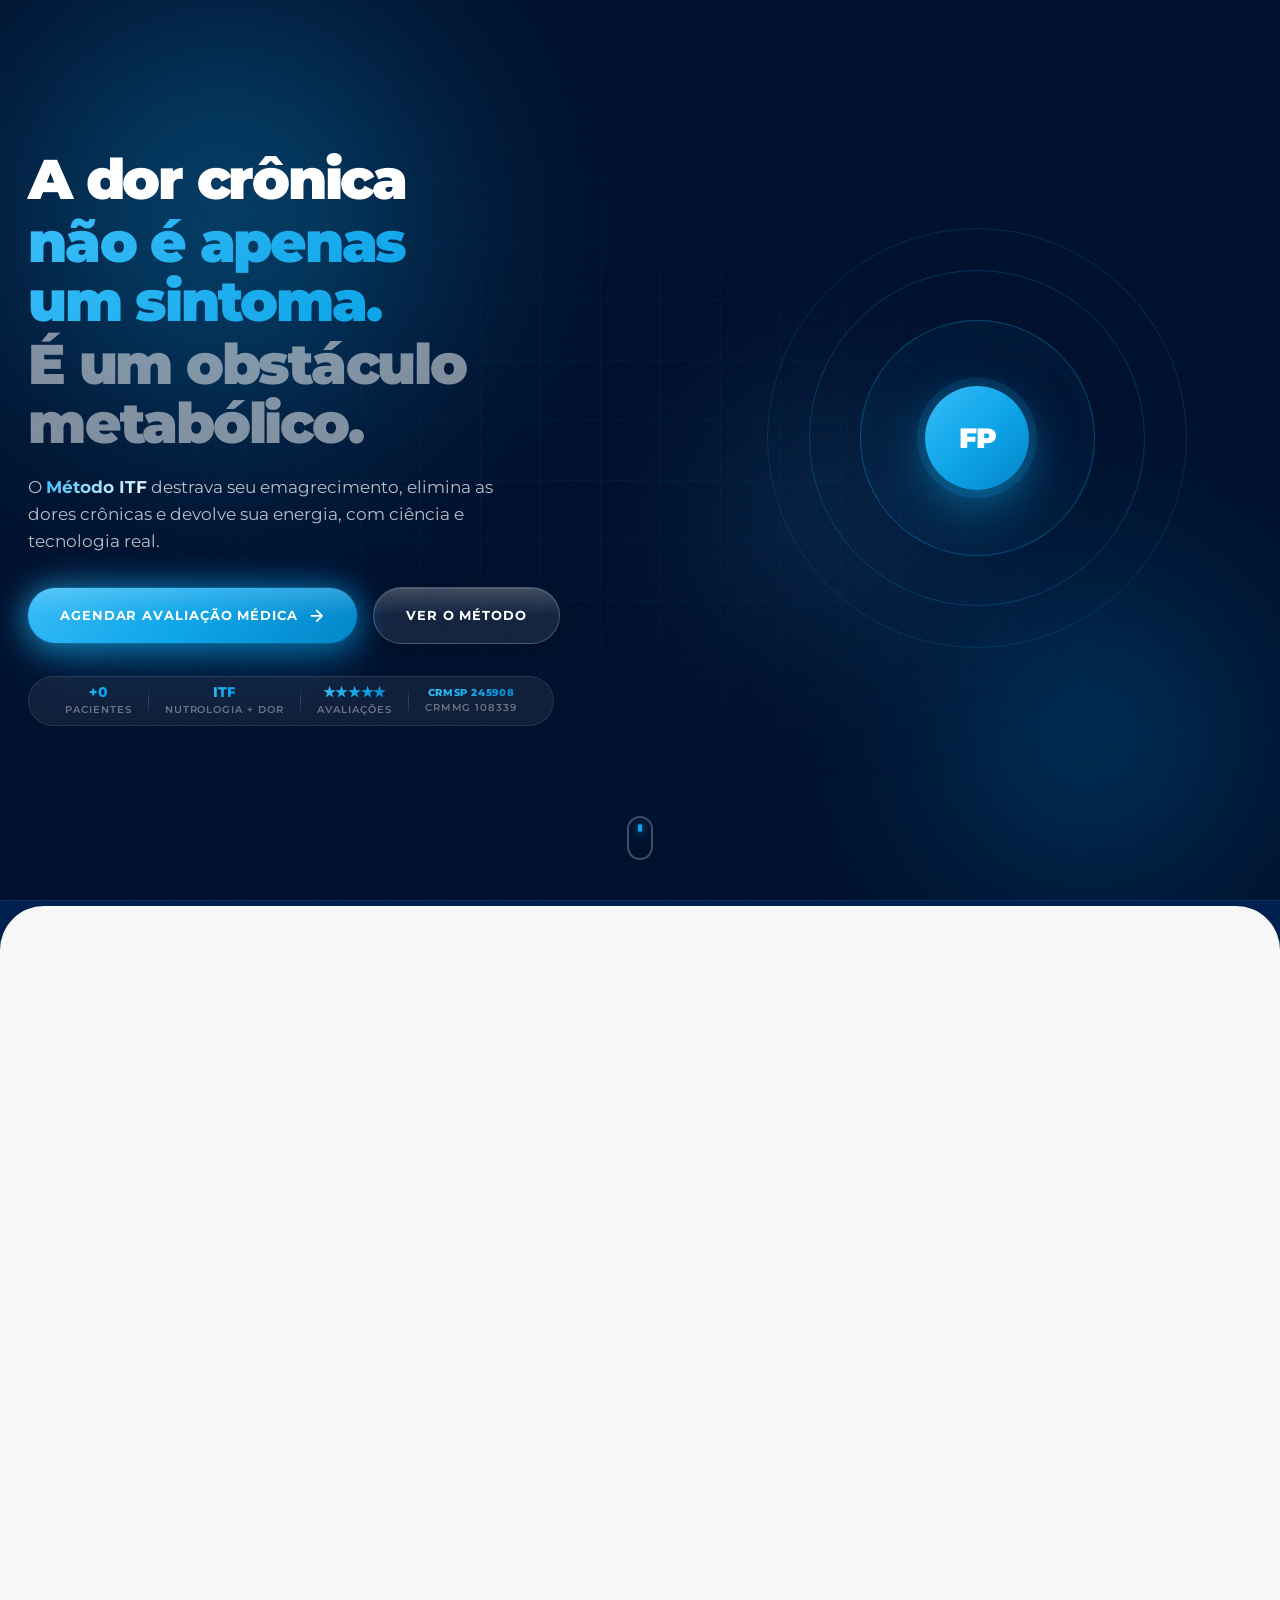
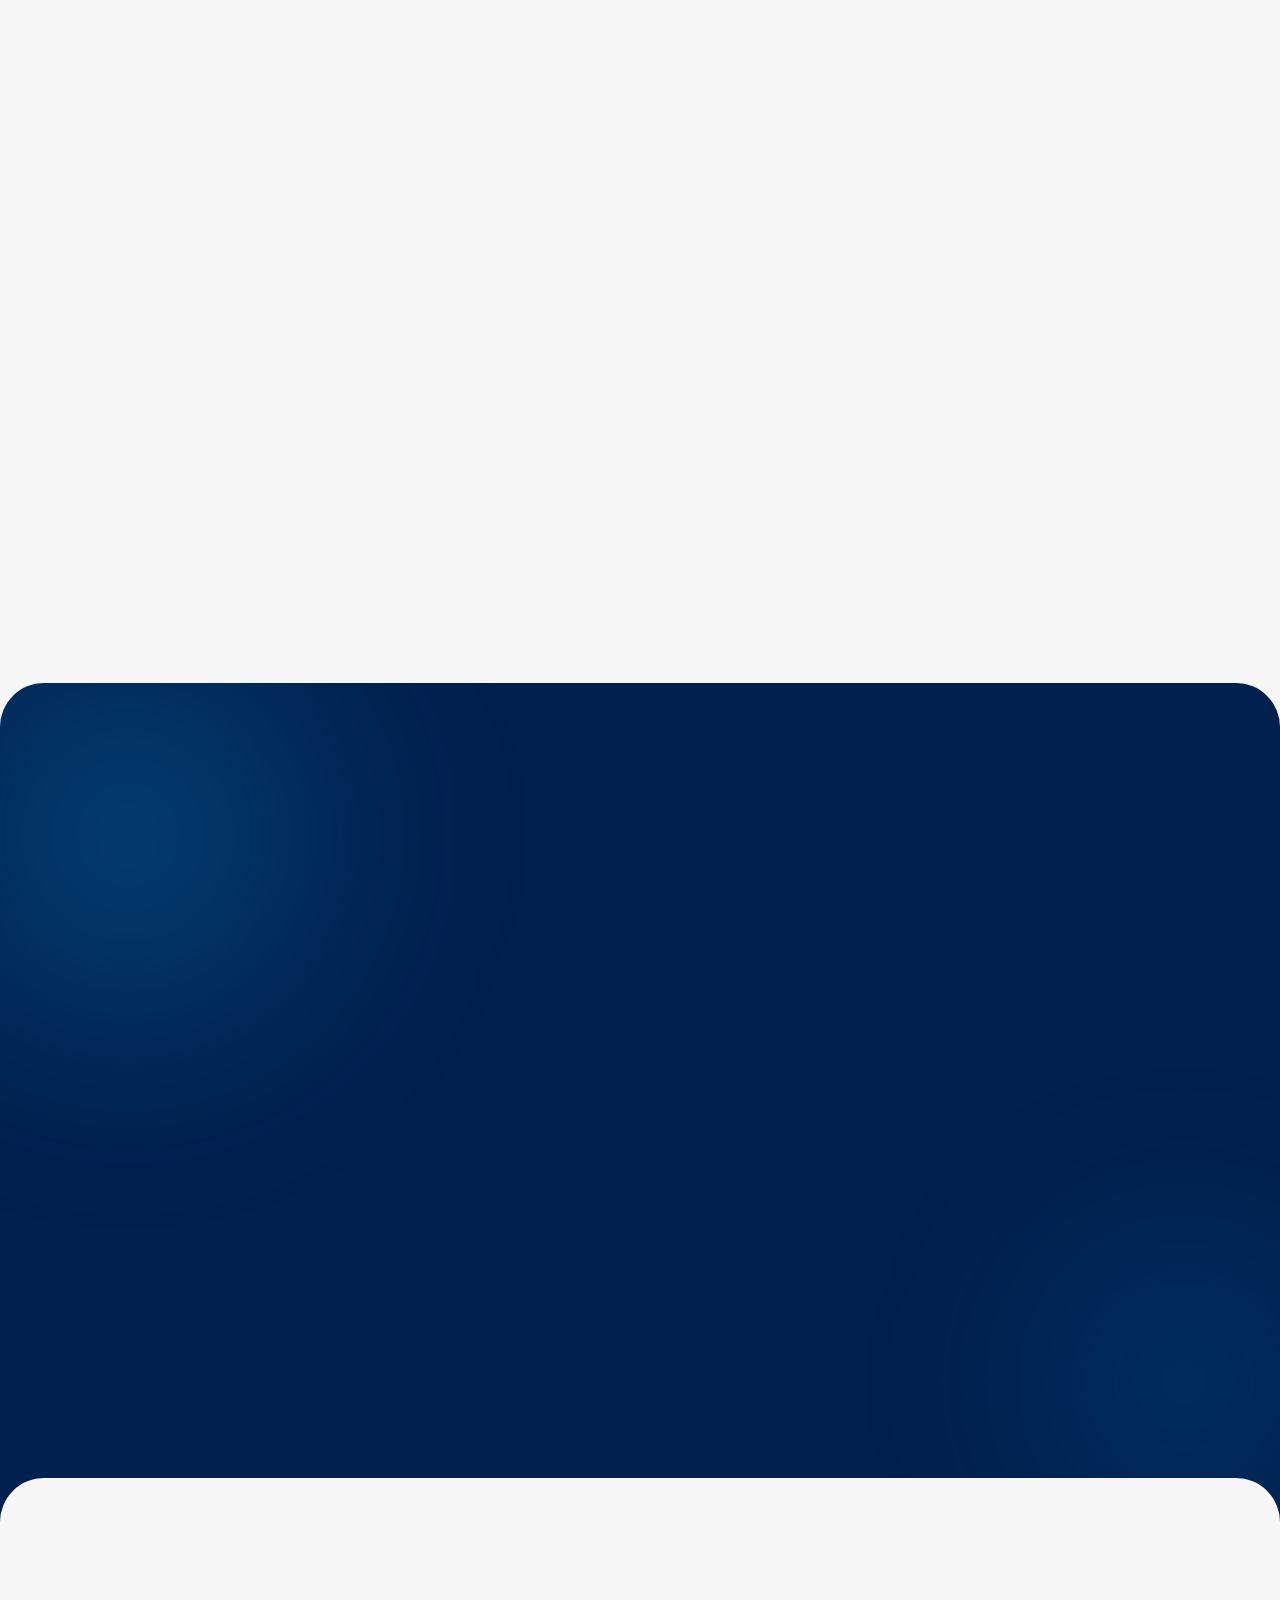
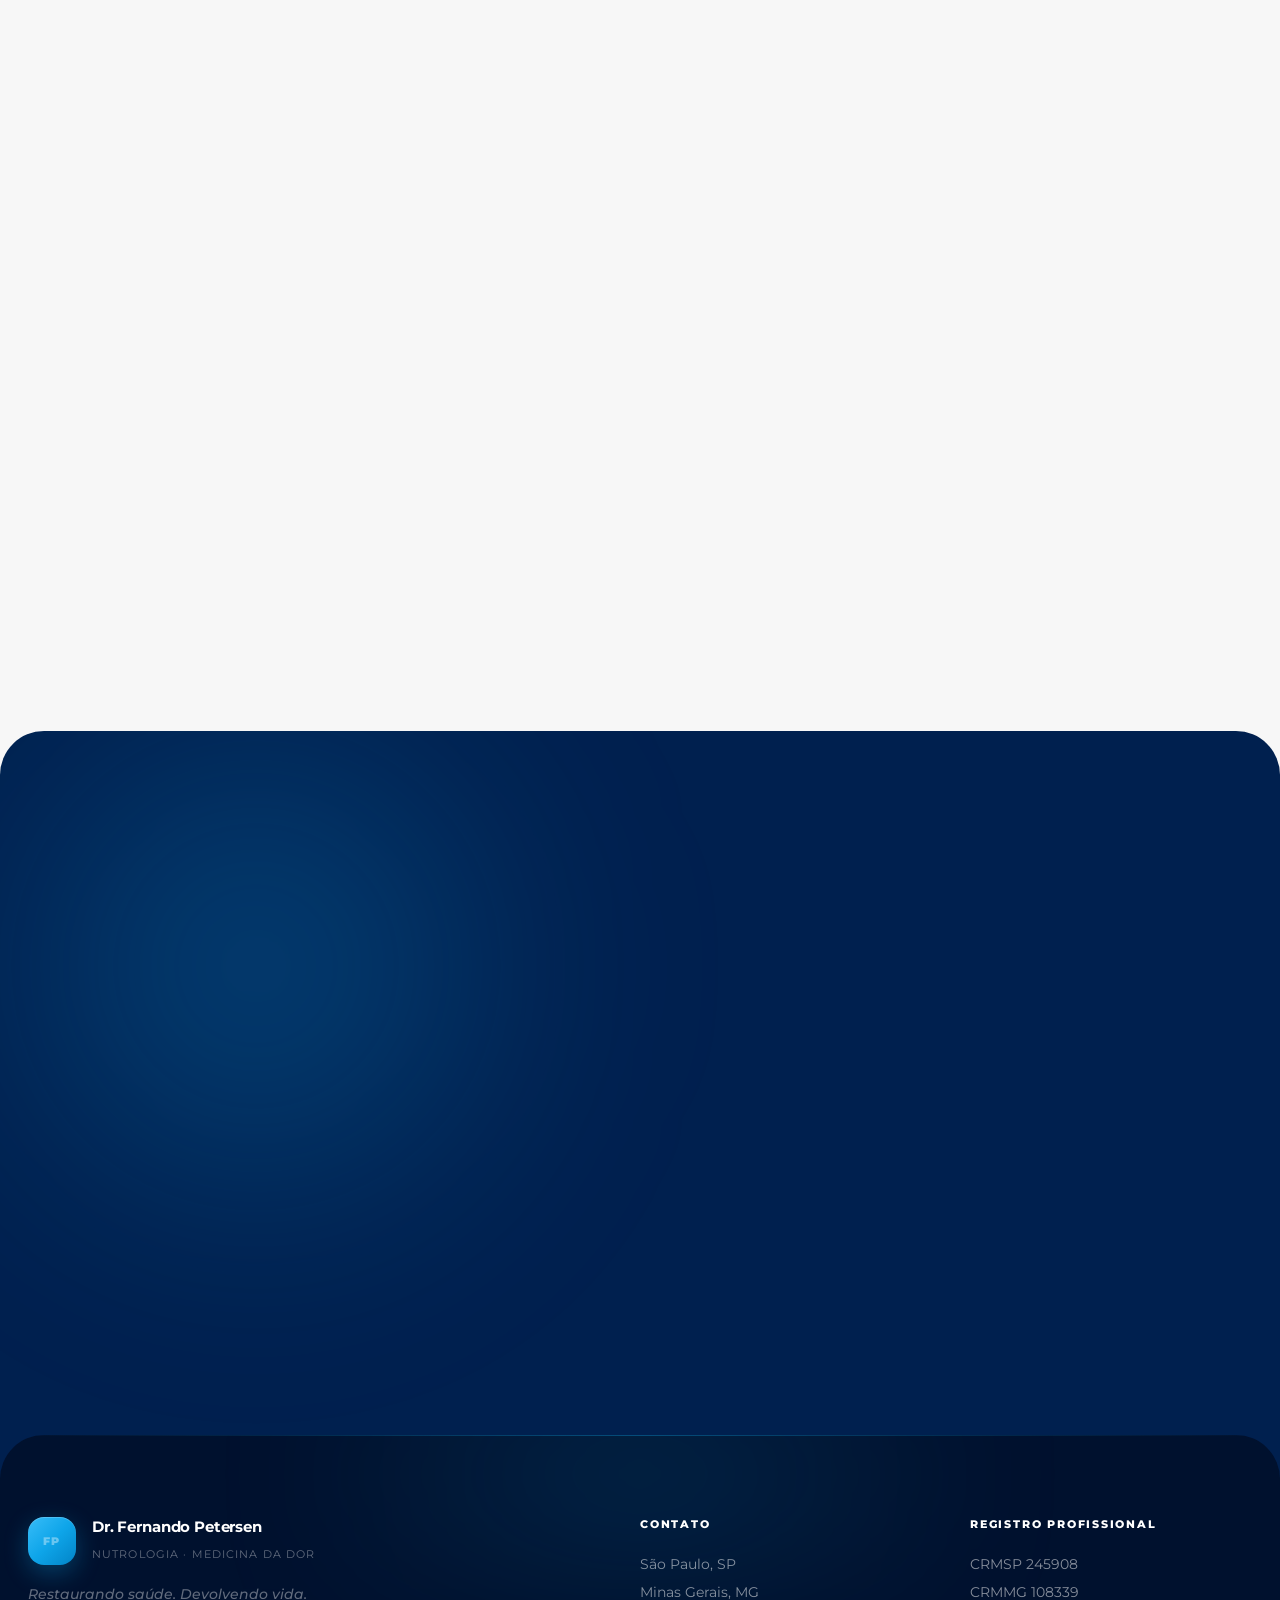
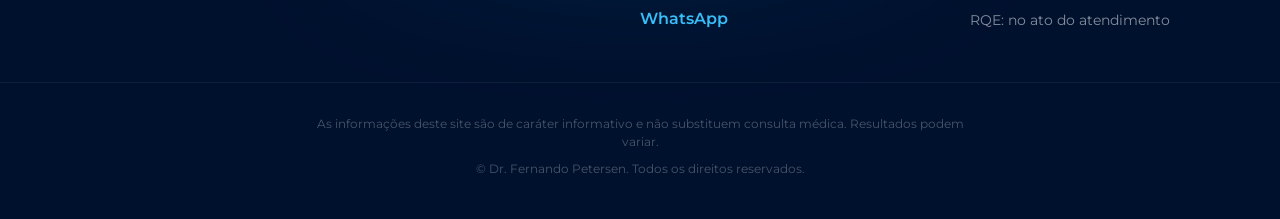
==== index.html @ 505e785c "Add files via upload" ====
<!DOCTYPE html>
<html lang="pt-BR">
<head>
  <meta charset="UTF-8" />
  <meta name="viewport" content="width=device-width, initial-scale=1.0" />
  <meta name="description" content="Dr. Fernando Petersen | Método ITF. Nutrologia + Medicina da Dor. Emagrecimento, dores crônicas e fibromialgia com abordagem integrada." />
  <title>Dr. Fernando Petersen | Método ITF</title>

  <link rel="icon" type="image/svg+xml" href="data:image/svg+xml,%3Csvg xmlns='http://www.w3.org/2000/svg' viewBox='0 0 64 64'%3E%3Crect width='64' height='64' rx='16' fill='%2300204F'/%3E%3Ctext x='50%25' y='54%25' dominant-baseline='central' text-anchor='middle' font-family='Montserrat,sans-serif' font-weight='800' font-size='22' fill='%230EA5E9'%3EFP%3C/text%3E%3C/svg%3E" />

  <link rel="preconnect" href="https://fonts.googleapis.com" />
  <link rel="preconnect" href="https://fonts.gstatic.com" crossorigin />
  <link href="https://fonts.googleapis.com/css2?family=Montserrat:wght@300;400;500;600;700;800;900&display=swap" rel="stylesheet" />
  <link rel="stylesheet" href="styles.css" />

  <script>
    !function(f,b,e,v,n,t,s){if(f.fbq)return;n=f.fbq=function(){n.callMethod?
    n.callMethod.apply(n,arguments):n.queue.push(arguments)};if(!f._fbq)f._fbq=n;
    n.push=n;n.loaded=!0;n.version='2.0';n.queue=[];t=b.createElement(e);t.async=!0;
    t.src=v;s=b.getElementsByTagName(e)[0];s.parentNode.insertBefore(t,s)}(window,
    document,'script','https://connect.facebook.net/en_US/fbevents.js');
    fbq('init','SEU_PIXEL_ID_AQUI');
    fbq('track','PageView');
  </script>
  <noscript><img height="1" width="1" style="display:none" src="https://www.facebook.com/tr?id=SEU_PIXEL_ID_AQUI&ev=PageView&noscript=1" alt=""/></noscript>
</head>
<body>

<!-- ═══════════════════════════════════════════
     HERO
═══════════════════════════════════════════ -->
<section id="hero" class="section-hero">
  <div class="hero-orb hero-orb-1" aria-hidden="true"></div>
  <div class="hero-orb hero-orb-2" aria-hidden="true"></div>
  <div class="hero-orb hero-orb-3" aria-hidden="true"></div>
  <div class="hero-grid-overlay" aria-hidden="true"></div>

  <picture class="hero-bg-img" aria-hidden="true">
    <source media="(max-width:767px)" srcset="img/imgmb.png"/>
    <img src="img/img.png" alt="" loading="eager" fetchpriority="high"/>
  </picture>

  <div class="container hero-layout">

    <!-- Coluna copy -->
    <div class="hero-copy">
      <h1 class="hero-h1">
        <span class="hl-0">A dor crônica</span>
        <span class="hl-1">não é apenas<br>um sintoma.</span>
        <span class="hl-2">É um obstáculo<br>metabólico.</span>
      </h1>

      <p class="hero-sub">
        O <strong>Método ITF</strong> destrava seu emagrecimento, elimina as dores
        crônicas e devolve sua energia, com ciência e tecnologia real.
      </p>

      <div class="hero-actions">
        <a href="#formulario" class="btn btn-primary">
          Agendar avaliação médica
          <svg viewBox="0 0 20 20" fill="none" aria-hidden="true"><path d="M4 10h12M10 4l6 6-6 6" stroke="currentColor" stroke-width="2" stroke-linecap="round" stroke-linejoin="round"/></svg>
        </a>
        <a href="#metodo" class="btn btn-ghost">Ver o método</a>
      </div>

      <!-- Mini stats compactos -->
      <div class="hero-stats">
        <div class="hstat">
          <strong class="hstat-num" data-count="5000" data-prefix="+">+0</strong>
          <span>pacientes</span>
        </div>
        <div class="hstat-sep" aria-hidden="true"></div>
        <div class="hstat">
          <strong class="hstat-num">ITF</strong>
          <span>Nutrologia + Dor</span>
        </div>
        <div class="hstat-sep" aria-hidden="true"></div>
        <div class="hstat">
          <strong class="hstat-stars">★★★★★</strong>
          <span>avaliações</span>
        </div>
        <div class="hstat-sep" aria-hidden="true"></div>
        <div class="hstat">
          <strong class="hstat-num" style="font-size:.65rem;letter-spacing:.06em;">CRMSP 245908</strong>
          <span>CRMMG 108339</span>
        </div>
      </div>
    </div>

    <!-- Coluna decorativa — apenas visual -->
    <div class="hero-visual" aria-hidden="true">
      <div class="hv-ring hv-ring-1"></div>
      <div class="hv-ring hv-ring-2"></div>
      <div class="hv-ring hv-ring-3"></div>
      <div class="hv-center">
        <span>FP</span>
      </div>
    </div>

  </div>

  <div class="hero-scroll" aria-label="Role para baixo">
    <div class="scroll-pill"><div class="scroll-inner"></div></div>
  </div>
</section>


<!-- ═══════════════════════════════════════════
     MARQUEE
═══════════════════════════════════════════ -->
<div class="marquee-strip" aria-hidden="true">
  <div class="marquee-track">
    <span>Fibromialgia</span><span class="msep">✦</span>
    <span>Dor Crônica</span><span class="msep">✦</span>
    <span>Emagrecimento</span><span class="msep">✦</span>
    <span>Ondas de Choque</span><span class="msep">✦</span>
    <span>Equilíbrio Hormonal</span><span class="msep">✦</span>
    <span>Método ITF</span><span class="msep">✦</span>
    <span>Enxaqueca</span><span class="msep">✦</span>
    <span>Bloqueio Neuromuscular</span><span class="msep">✦</span>
    <span>Fibromialgia</span><span class="msep">✦</span>
    <span>Dor Crônica</span><span class="msep">✦</span>
    <span>Emagrecimento</span><span class="msep">✦</span>
    <span>Ondas de Choque</span><span class="msep">✦</span>
    <span>Equilíbrio Hormonal</span><span class="msep">✦</span>
    <span>Método ITF</span><span class="msep">✦</span>
    <span>Enxaqueca</span><span class="msep">✦</span>
    <span>Bloqueio Neuromuscular</span><span class="msep">✦</span>
  </div>
</div>


<!-- ═══════════════════════════════════════════
     GALERIA — Antes & Depois
═══════════════════════════════════════════ -->
<section id="resultados" class="section-gallery section-stacked-light">
  <div class="container">

    <div class="section-head reveal-block">
      <p class="overline">Transformações reais</p>
      <h2 class="section-h2">Resultados que vão<br><em>além da balança.</em></h2>
      <p class="section-desc">Mais do que números: recuperação da vida, da disposição e da liberdade de se mover.</p>
    </div>

    <div class="gallery-grid reveal-block">

      <article class="compare-card" tabindex="0" aria-label="Antes e depois: fibromialgia">
        <div class="compare-before">
          <div class="img-placeholder">
            <span class="img-ph-label">Antes</span>
            <p>Foto do paciente</p>
          </div>
        </div>
        <div class="compare-after">
          <div class="img-placeholder img-ph-after">
            <span class="img-ph-label">Depois</span>
            <p>Foto do paciente</p>
          </div>
        </div>
        <div class="compare-overlay"><span class="compare-tag">Passe o mouse</span></div>
        <footer class="compare-caption">Fibromialgia · 16 semanas</footer>
      </article>

      <article class="compare-card" tabindex="0" aria-label="Antes e depois: dor lombar">
        <div class="compare-before">
          <div class="img-placeholder">
            <span class="img-ph-label">Antes</span>
            <p>Foto do paciente</p>
          </div>
        </div>
        <div class="compare-after">
          <div class="img-placeholder img-ph-after">
            <span class="img-ph-label">Depois</span>
            <p>Foto do paciente</p>
          </div>
        </div>
        <div class="compare-overlay"><span class="compare-tag">Passe o mouse</span></div>
        <footer class="compare-caption">Dor lombar + obesidade · 12 semanas</footer>
      </article>

      <article class="compare-card" tabindex="0" aria-label="Antes e depois: síndrome metabólica">
        <div class="compare-before">
          <div class="img-placeholder">
            <span class="img-ph-label">Antes</span>
            <p>Foto do paciente</p>
          </div>
        </div>
        <div class="compare-after">
          <div class="img-placeholder img-ph-after">
            <span class="img-ph-label">Depois</span>
            <p>Foto do paciente</p>
          </div>
        </div>
        <div class="compare-overlay"><span class="compare-tag">Passe o mouse</span></div>
        <footer class="compare-caption">Síndrome metabólica · 20 semanas</footer>
      </article>

    </div>

    <!-- Depoimentos -->
    <div class="testimonials-row">
      <div class="tcard reveal-block">
        <div class="tcard-stars">★★★★★</div>
        <blockquote>"Eu não conseguia brincar com meus filhos por causa da dor. Com o Dr. Fernando, a dor sumiu e os 12 kg foram consequência."</blockquote>
        <div class="tcard-author">
          <div class="tcard-avatar">M</div>
          <div><strong>Maria C.</strong><span>Fibromialgia · SP</span></div>
        </div>
      </div>

      <div class="tcard tcard-featured reveal-block">
        <div class="tcard-stars">★★★★★</div>
        <blockquote>"Passei anos tentando emagrecer sem conseguir. O Dr. Fernando descobriu que minha dor crônica estava travando meu metabolismo. Em 3 meses sou uma pessoa nova."</blockquote>
        <div class="tcard-author">
          <div class="tcard-avatar">A</div>
          <div><strong>Ana P.</strong><span>Dor lombar + sobrepeso · MG</span></div>
        </div>
      </div>

      <div class="tcard reveal-block">
        <div class="tcard-stars">★★★★★</div>
        <blockquote>"A abordagem integrada foi o que faltava. Trataram minha enxaqueca e o emagrecimento veio como bônus."</blockquote>
        <div class="tcard-author">
          <div class="tcard-avatar">R</div>
          <div><strong>Roberto S.</strong><span>Enxaqueca crônica · SP</span></div>
        </div>
      </div>
    </div>

    <div class="section-cta reveal-block">
      <a href="#formulario" class="btn btn-primary">
        Quero recuperar minha qualidade de vida
        <svg viewBox="0 0 20 20" fill="none" aria-hidden="true"><path d="M4 10h12M10 4l6 6-6 6" stroke="currentColor" stroke-width="2" stroke-linecap="round" stroke-linejoin="round"/></svg>
      </a>
    </div>

  </div>
</section>


<!-- ═══════════════════════════════════════════
     MÉTODO ITF — 3 colunas + botão abaixo
═══════════════════════════════════════════ -->
<section id="metodo" class="section-method section-stacked-dark">
  <div class="method-orb method-orb-1" aria-hidden="true"></div>
  <div class="method-orb method-orb-2" aria-hidden="true"></div>

  <div class="container">

    <div class="section-head section-head-light reveal-block">
      <p class="overline overline-light">O Método ITF</p>
      <h2 class="section-h2 text-white">Por que os tratamentos<br><em>comuns falham com você?</em></h2>
      <p class="section-desc text-muted-light">
        Pacientes com dor crônica recebem orientações genéricas sem tratar
        as limitações físicas reais. Aqui o tratamento é integrado.
      </p>
    </div>

    <!-- 3 pilares em colunas iguais -->
    <div class="pillars-3col">

      <div class="pillar-card reveal-block">
        <div class="pillar-icon">
          <svg viewBox="0 0 40 40" fill="none"><path d="M20 4l4 12h12l-10 7 4 12-10-7-10 7 4-12L4 16h12z" stroke="currentColor" stroke-width="1.5" stroke-linejoin="round"/></svg>
        </div>
        <div class="pillar-tag">Pilar 1</div>
        <h3>Método ITF</h3>
        <p>Organização metabólica e equilíbrio hormonal para o corpo voltar a queimar gordura de forma eficiente e sustentável.</p>
      </div>

      <div class="pillar-card pillar-featured reveal-block">
        <div class="pillar-icon">
          <svg viewBox="0 0 40 40" fill="none"><path d="M20 6C12.3 6 6 12.3 6 20s6.3 14 14 14 14-6.3 14-14S27.7 6 20 6z" stroke="currentColor" stroke-width="1.5"/><path d="M14 20l4 4 8-8" stroke="currentColor" stroke-width="2" stroke-linecap="round" stroke-linejoin="round"/></svg>
        </div>
        <div class="pillar-tag pillar-tag-accent">Pilar 2</div>
        <h3>Combate à Inflamação</h3>
        <p>Tratamos a raiz da dor crônica e da fibromialgia, eliminando o processo inflamatório que impede a recuperação.</p>
      </div>

      <div class="pillar-card reveal-block">
        <div class="pillar-icon">
          <svg viewBox="0 0 40 40" fill="none"><rect x="8" y="12" width="24" height="16" rx="3" stroke="currentColor" stroke-width="1.5"/><path d="M16 20h8M20 16v8" stroke="currentColor" stroke-width="2" stroke-linecap="round"/></svg>
        </div>
        <div class="pillar-tag">Pilar 3</div>
        <h3>Tecnologia &amp; Procedimentos</h3>
        <p>Ondas de choque e bloqueios neuromusculares para eliminar a dor onde ela nasce, permitindo que você volte a se mover.</p>
      </div>

    </div><!-- /.pillars-3col -->

    <!-- Botão centralizado abaixo dos pilares -->
    <div class="method-cta reveal-block">
      <a href="#formulario" class="btn btn-primary">
        Agendar minha consulta agora
        <svg viewBox="0 0 20 20" fill="none" aria-hidden="true"><path d="M4 10h12M10 4l6 6-6 6" stroke="currentColor" stroke-width="2" stroke-linecap="round" stroke-linejoin="round"/></svg>
      </a>
    </div>

  </div>
</section>


<!-- ═══════════════════════════════════════════
     FORMULÁRIO
═══════════════════════════════════════════ -->
<section id="formulario" class="section-form section-stacked-light">
  <div class="container">

    <div class="section-head reveal-block">
      <p class="overline">Primeiro passo</p>
      <h2 class="section-h2">Dê o primeiro passo<br><em>para sua nova vida.</em></h2>
    </div>

    <div class="form-card reveal-block">

      <div class="form-info">
        <div class="form-info-badge">
          <svg viewBox="0 0 24 24" fill="none" aria-hidden="true"><path d="M9 12l2 2 4-4m6 2a9 9 0 1 1-18 0 9 9 0 0 1 18 0z" stroke="currentColor" stroke-width="1.8" stroke-linecap="round" stroke-linejoin="round"/></svg>
          Avaliação médica personalizada
        </div>
        <h3 class="form-info-title">Preencha os dados e nossa equipe entrará em contato.</h3>
        <ul class="form-benefits">
          <li>
            <svg viewBox="0 0 20 20" fill="none" aria-hidden="true"><path d="M4 10l4 4 8-8" stroke="currentColor" stroke-width="2.2" stroke-linecap="round" stroke-linejoin="round"/></svg>
            Avaliação 100% individualizada
          </li>
          <li>
            <svg viewBox="0 0 20 20" fill="none" aria-hidden="true"><path d="M4 10l4 4 8-8" stroke="currentColor" stroke-width="2.2" stroke-linecap="round" stroke-linejoin="round"/></svg>
            Tratamento integrado baseado em ciência
          </li>
          <li>
            <svg viewBox="0 0 20 20" fill="none" aria-hidden="true"><path d="M4 10l4 4 8-8" stroke="currentColor" stroke-width="2.2" stroke-linecap="round" stroke-linejoin="round"/></svg>
            Resposta em até 24 horas úteis
          </li>
        </ul>
        <div class="form-stat-row">
          <div class="form-stat">
            <strong data-count="5000" data-prefix="+">+0</strong>
            <span>pacientes</span>
          </div>
          <div class="form-stat">
            <strong>100%</strong>
            <span>personalizado</span>
          </div>
          <div class="form-stat">
            <strong>24h</strong>
            <span>de resposta</span>
          </div>
        </div>
      </div>

      <div class="form-fields">
        <div id="formSuccess" class="form-success" role="alert" aria-live="polite" style="display:none;">
          <svg viewBox="0 0 64 64" fill="none" aria-hidden="true">
            <circle cx="32" cy="32" r="30" stroke="#10b981" stroke-width="2.5"/>
            <path d="M20 32l8 8 16-16" stroke="#10b981" stroke-width="3" stroke-linecap="round" stroke-linejoin="round"/>
          </svg>
          <h3>Solicitação enviada!</h3>
          <p>Nossa equipe entrará em contato pelo WhatsApp em breve.</p>
        </div>

        <form id="leadForm" action="pixel.php" method="POST" novalidate>
          <input type="hidden" name="csrf_token" id="csrfToken" value=""/>
          <input type="hidden" name="action" value="lead"/>

          <div class="form-row">
            <div class="form-group">
              <label for="nome" class="form-label">Nome completo <span class="req">*</span></label>
              <input type="text" id="nome" name="nome" class="form-input" placeholder="Seu nome" autocomplete="name" required maxlength="120" aria-required="true"/>
              <span class="form-error" role="alert"></span>
            </div>
            <div class="form-group">
              <label for="whatsapp" class="form-label">WhatsApp <span class="req">*</span></label>
              <input type="tel" id="whatsapp" name="whatsapp" class="form-input" placeholder="(11) 99999-9999" autocomplete="tel" required maxlength="20" aria-required="true"/>
              <span class="form-error" role="alert"></span>
            </div>
          </div>

          <fieldset class="form-group form-group-full">
            <legend class="form-label">Principal queixa <span class="req">*</span></legend>
            <div class="chip-group">
              <label class="chip-label"><input type="radio" name="queixa" value="dores_cronicas" required/><span>Dores Crônicas</span></label>
              <label class="chip-label"><input type="radio" name="queixa" value="emagrecimento"/><span>Dificuldade no Emagrecimento</span></label>
              <label class="chip-label"><input type="radio" name="queixa" value="ambos"/><span>Ambos</span></label>
            </div>
            <span class="form-error" role="alert" id="queixaError"></span>
          </fieldset>

          <div class="form-group form-group-full">
            <label for="diagnostico" class="form-label">Diagnóstico prévio <span class="form-opt">(opcional)</span></label>
            <input type="text" id="diagnostico" name="diagnostico" class="form-input" placeholder="Ex: Fibromialgia, Enxaqueca, Hérnia…" maxlength="200" autocomplete="off"/>
          </div>

          <button type="submit" class="btn btn-primary btn-full" id="submitBtn">
            <span id="btnText">Enviar e solicitar agendamento</span>
            <svg id="btnSpinner" class="btn-spinner" viewBox="0 0 24 24" fill="none" aria-hidden="true" style="display:none;"><circle cx="12" cy="12" r="10" stroke="currentColor" stroke-width="3" opacity="0.25"/><path d="M12 2a10 10 0 0 1 10 10" stroke="currentColor" stroke-width="3" stroke-linecap="round"/></svg>
            <svg id="btnArrow" viewBox="0 0 20 20" fill="none" aria-hidden="true"><path d="M4 10h12M10 4l6 6-6 6" stroke="currentColor" stroke-width="2" stroke-linecap="round" stroke-linejoin="round"/></svg>
          </button>

          <p class="form-privacy">
            <svg viewBox="0 0 16 16" fill="none" aria-hidden="true"><path d="M8 1L2 4v4c0 3.3 2.5 6.4 6 7 3.5-.6 6-3.7 6-7V4L8 1z" stroke="currentColor" stroke-width="1.3" stroke-linejoin="round"/></svg>
            Seus dados estão seguros. Não compartilhamos com terceiros.
          </p>
        </form>
      </div>

    </div>
  </div>
</section>


<!-- ═══════════════════════════════════════════
     SOBRE
═══════════════════════════════════════════ -->
<section id="sobre" class="section-about section-stacked-dark">
  <div class="about-orb" aria-hidden="true"></div>
  <div class="container about-layout">

    <div class="about-photo-col reveal-block">
      <div class="about-photo-wrap">
        <div class="about-photo-placeholder" role="img" aria-label="Foto do Dr. Fernando Petersen">
          <div class="about-initials">FP</div>
          <p>Foto do Dr. Fernando Petersen</p>
        </div>
        <div class="about-float-badge glass-dark">
          <span data-count="5000" data-prefix="+">+0</span>
          <small>pacientes tratados</small>
        </div>
        <div class="about-float-tag glass-dark">
          <svg viewBox="0 0 16 16" fill="none" aria-hidden="true"><path d="M8 1l1.9 3.8 4.2.6-3 2.9.7 4.2L8 10.5 4.2 12.5l.7-4.2-3-2.9 4.2-.6z" fill="currentColor"/></svg>
          Especialista em Dor
        </div>
      </div>
    </div>

    <div class="about-text-col reveal-block">
      <p class="overline overline-light">Dr. Fernando Petersen</p>
      <h2 class="section-h2 text-white">Medicina focada na<br><em>Restauração da Saúde.</em></h2>
      <p class="about-p">
        O Dr. Fernando Petersen
        <span class="crm-tag">CRMSP 245908</span>
        <span class="crm-tag">CRMMG 108339</span>
        dedica sua prática à integração entre <strong>Nutrologia</strong> e <strong>Medicina da Dor</strong>.
      </p>
      <p class="about-p">
        Seu foco é remover as barreiras fisiológicas: desequilíbrio metabólico e dor persistente, que impedem o paciente de alcançar sua melhor versão.
      </p>
      <div class="creds-grid">
        <div class="cred-item"><svg viewBox="0 0 20 20" fill="none" aria-hidden="true"><path d="M4 10l4 4 8-8" stroke="currentColor" stroke-width="2.2" stroke-linecap="round" stroke-linejoin="round"/></svg>Especialista em Nutrologia</div>
        <div class="cred-item"><svg viewBox="0 0 20 20" fill="none" aria-hidden="true"><path d="M4 10l4 4 8-8" stroke="currentColor" stroke-width="2.2" stroke-linecap="round" stroke-linejoin="round"/></svg>Especialista em Medicina da Dor</div>
        <div class="cred-item"><svg viewBox="0 0 20 20" fill="none" aria-hidden="true"><path d="M4 10l4 4 8-8" stroke="currentColor" stroke-width="2.2" stroke-linecap="round" stroke-linejoin="round"/></svg>Criador do Método ITF</div>
        <div class="cred-item"><svg viewBox="0 0 20 20" fill="none" aria-hidden="true"><path d="M4 10l4 4 8-8" stroke="currentColor" stroke-width="2.2" stroke-linecap="round" stroke-linejoin="round"/></svg>Atendimento em SP e MG</div>
      </div>
      <a href="#formulario" class="btn btn-accent">
        Quero ser atendido pelo Dr. Fernando
        <svg viewBox="0 0 20 20" fill="none" aria-hidden="true"><path d="M4 10h12M10 4l6 6-6 6" stroke="currentColor" stroke-width="2" stroke-linecap="round" stroke-linejoin="round"/></svg>
      </a>
    </div>

  </div>
</section>


<!-- ═══════════════════════════════════════════
     FOOTER
═══════════════════════════════════════════ -->
<footer class="site-footer">
  <div class="footer-glow" aria-hidden="true"></div>
  <div class="container footer-layout">
    <div class="footer-brand">
      <div class="footer-logo">
        <span class="logo-mark">FP</span>
        <div>
          <strong>Dr. Fernando Petersen</strong>
          <span>Nutrologia · Medicina da Dor</span>
        </div>
      </div>
      <p class="footer-tagline">Restaurando saúde. Devolvendo vida.</p>
    </div>
    <div class="footer-col">
      <h4>Contato</h4>
      <address>
        <p>São Paulo, SP</p>
        <p>Minas Gerais, MG</p>
        <a href="https://wa.me/55SEUNUMERO" class="footer-link" target="_blank" rel="noopener noreferrer">WhatsApp</a>
      </address>
    </div>
    <div class="footer-col">
      <h4>Registro Profissional</h4>
      <p>CRMSP 245908</p>
      <p>CRMMG 108339</p>
      <p>RQE: no ato do atendimento</p>
    </div>
  </div>
  <div class="container footer-bottom">
    <p class="footer-disclaimer">As informações deste site são de caráter informativo e não substituem consulta médica. Resultados podem variar.</p>
    <p class="footer-copy">&copy; <span id="footerYear"></span> Dr. Fernando Petersen. Todos os direitos reservados.</p>
  </div>
</footer>

<script src="script.js"></script>
</body>
</html>
---- styles.css ----
/* ═══════════════════════════════════════════════════════════════
   DESIGN SYSTEM — Dr. Fernando Petersen
   Montserrat · Aurora · Stacked Sections · Premium
═══════════════════════════════════════════════════════════════ */

/* ── TOKENS ─────────────────────────────────────────────────── */
:root {
  --c-navy:      #00204F;
  --c-navy-deep: #00112E;
  --c-navy-mid:  #002D6B;
  --c-sky:       #0EA5E9;
  --c-sky-light: #38BDF8;
  --c-sky-dark:  #0284C7;
  --c-sky-glow:  rgba(14,165,233,.50);
  --c-off:       #F7F7F7;
  --c-white:     #FFFFFF;
  --c-ink:       #0B1426;
  --c-ink-soft:  #475569;
  --c-ink-faint: #94A3B8;
  --c-green:     #10B981;
  --c-red:       #EF4444;

  --g-sky:  linear-gradient(135deg,var(--c-sky-light),var(--c-sky),var(--c-sky-dark));
  --g-dark: linear-gradient(135deg,var(--c-navy),var(--c-navy-deep));
  --g-text: linear-gradient(135deg,var(--c-sky-light) 0%,var(--c-sky) 60%,var(--c-sky-dark) 100%);

  --glass-d:        rgba(255,255,255,.055);
  --glass-d-border: rgba(255,255,255,.12);

  /* Border radius — bem arredondado */
  --r-sm:   .625rem;
  --r-md:   1rem;
  --r-lg:   1.625rem;
  --r-xl:   2.25rem;
  --r-2xl:  3rem;
  --r-pill: 9999px;

  /* Stack radius — divisão entre seções */
  --stack-r: 2.75rem;

  /* Sombras */
  --sh-sm:  0 1px 3px rgba(0,17,46,.06),0 1px 2px rgba(0,17,46,.04);
  --sh-md:  0 4px 12px rgba(0,17,46,.08),0 2px 6px rgba(0,17,46,.05);
  --sh-lg:  0 12px 32px rgba(0,17,46,.10),0 4px 12px rgba(0,17,46,.06);
  --sh-xl:  0 24px 64px rgba(0,17,46,.14),0 8px 24px rgba(0,17,46,.08);
  --sh-2xl: 0 40px 96px rgba(0,17,46,.20),0 16px 40px rgba(0,17,46,.10);
  --sh-glow:0 0 0 1px rgba(14,165,233,.20),0 8px 32px rgba(14,165,233,.35),0 24px 64px rgba(14,165,233,.18);
  --sh-glow-lg:0 0 0 2px rgba(14,165,233,.30),0 16px 56px rgba(14,165,233,.55),0 48px 100px rgba(14,165,233,.25);

  /* Easing */
  --ease-expo:   cubic-bezier(.16,1,.3,1);
  --ease-spring: cubic-bezier(.34,1.56,.64,1);
  --t:  .45s var(--ease-expo);
  --ts: .9s  var(--ease-expo);

  --max-w:  1280px;
  --pad-x:  1.75rem;
  --sec-y:  4.5rem;
}

/* ── RESET ──────────────────────────────────────────────────── */
*,*::before,*::after{box-sizing:border-box;margin:0;padding:0}
html{scroll-behavior:smooth;font-size:16px;-webkit-text-size-adjust:100%}
body{
  font-family:'Montserrat',sans-serif;
  font-size:1rem;color:var(--c-ink);
  background:var(--c-white);
  line-height:1.65;
  -webkit-font-smoothing:antialiased;
  -moz-osx-font-smoothing:grayscale;
  overflow-x:hidden;
}
body::after{
  content:'';position:fixed;inset:0;pointer-events:none;z-index:9999;
  opacity:.025;
  background-image:url("data:image/svg+xml,%3Csvg viewBox='0 0 200 200' xmlns='http://www.w3.org/2000/svg'%3E%3Cfilter id='n'%3E%3CfeTurbulence type='fractalNoise' baseFrequency='.85' numOctaves='3'/%3E%3C/filter%3E%3Crect width='100%25' height='100%25' filter='url(%23n)'/%3E%3C/svg%3E");
  mix-blend-mode:overlay;
}
img,picture,video{display:block;max-width:100%;height:auto}
a{color:inherit;text-decoration:none}
ul{list-style:none}
address{font-style:normal}
button{cursor:pointer;border:none;background:none;font-family:inherit}
fieldset{border:none}
::selection{background:var(--c-sky);color:#fff}

/* ── LAYOUT ─────────────────────────────────────────────────── */
.container{
  width:100%;max-width:var(--max-w);
  margin-inline:auto;padding-inline:var(--pad-x);
}

/* ── STACKED SECTIONS ───────────────────────────────────────── */
.section-stacked-light,
.section-stacked-dark{
  position:relative;
  margin-top:calc(var(--stack-r) * -1);
  padding-top:calc(var(--sec-y) + var(--stack-r));
  padding-bottom:var(--sec-y);
  border-radius:var(--stack-r) var(--stack-r) 0 0;
}
.section-stacked-light{background:var(--c-off);}
.section-stacked-dark {background:var(--c-navy);}

.section-gallery{z-index:2;}
.section-method {z-index:3;}
.section-form   {z-index:4;}
.section-about  {z-index:5;}
.site-footer{
  z-index:6;
  margin-top:calc(var(--stack-r)*-1);
  border-radius:var(--stack-r) var(--stack-r) 0 0;
  background:var(--c-navy-deep);
}

/* ── GLASS ──────────────────────────────────────────────────── */
.glass-dark{
  background:var(--glass-d);
  backdrop-filter:blur(24px) saturate(160%);
  -webkit-backdrop-filter:blur(24px) saturate(160%);
  border:1px solid var(--glass-d-border);
  border-radius:var(--r-lg);
  box-shadow:0 16px 48px rgba(0,0,0,.35);
}

/* ── BOTÕES ─────────────────────────────────────────────────── */
.btn{
  display:inline-flex;align-items:center;gap:.625rem;
  padding:1.05rem 2rem;border-radius:var(--r-pill);
  font-family:'Montserrat',sans-serif;font-weight:700;
  font-size:.8125rem;letter-spacing:.07em;text-transform:uppercase;
  white-space:nowrap;position:relative;isolation:isolate;
  transition:transform .5s var(--ease-spring),box-shadow var(--t);
  will-change:transform;
}
.btn::before{
  content:'';position:absolute;inset:-3px;border-radius:inherit;
  background:var(--g-sky);opacity:.5;filter:blur(16px);z-index:-1;
  transition:opacity var(--t),filter var(--t);
}
.btn::after{
  content:'';position:absolute;inset:0;border-radius:inherit;
  background:linear-gradient(180deg,rgba(255,255,255,.18) 0%,transparent 50%);
  z-index:1;pointer-events:none;
}
.btn svg{position:relative;z-index:2;flex-shrink:0;width:1.1rem;height:1.1rem;transition:transform .5s var(--ease-spring);}
.btn:hover svg{transform:translateX(5px);}
.btn-spinner{animation:spin .7s linear infinite;}

.btn-primary{background:var(--g-sky);color:#fff;box-shadow:var(--sh-glow);}
.btn-primary:hover,.btn-primary:focus-visible{
  transform:translateY(-3px) scale(1.025);box-shadow:var(--sh-glow-lg);outline:none;
}
.btn-primary:hover::before{opacity:.9;filter:blur(24px);}
.btn-primary:active{transform:translateY(-1px) scale(.99);}

.btn-ghost{
  background:rgba(255,255,255,.08);color:#fff;
  border:1px solid rgba(255,255,255,.22);backdrop-filter:blur(12px);
  box-shadow:inset 0 1px 0 rgba(255,255,255,.12),0 4px 16px rgba(0,0,0,.20);
}
.btn-ghost::before{background:rgba(255,255,255,.3);opacity:0;}
.btn-ghost:hover,.btn-ghost:focus-visible{
  transform:translateY(-3px) scale(1.025);
  background:rgba(255,255,255,.15);border-color:rgba(255,255,255,.40);outline:none;
}

.btn-accent{
  background:var(--g-dark);color:#fff;
  box-shadow:inset 0 1px 0 rgba(255,255,255,.12),0 0 0 1px rgba(14,165,233,.35),0 8px 28px rgba(0,17,46,.35),0 0 40px rgba(14,165,233,.22);
}
.btn-accent::before{background:linear-gradient(135deg,var(--c-sky),var(--c-navy));opacity:.45;}
.btn-accent:hover,.btn-accent:focus-visible{
  transform:translateY(-3px) scale(1.025);outline:none;
  box-shadow:inset 0 1px 0 rgba(255,255,255,.18),0 0 0 1px rgba(14,165,233,.55),0 16px 48px rgba(0,17,46,.40),0 0 60px rgba(14,165,233,.45);
}
.btn-accent:hover::before{opacity:.8;filter:blur(20px);}

.btn-full{width:100%;justify-content:center;}
.btn-sm{padding:.75rem 1.5rem;font-size:.75rem;}

/* ── TIPOGRAFIA COMUM ───────────────────────────────────────── */
.overline{
  display:inline-flex;align-items:center;gap:.5rem;
  font-size:.7rem;font-weight:700;letter-spacing:.20em;text-transform:uppercase;
  color:var(--c-sky-dark);
  background:linear-gradient(135deg,rgba(14,165,233,.12),rgba(14,165,233,.04));
  border:1px solid rgba(14,165,233,.22);
  padding:.4rem 1rem;border-radius:var(--r-pill);
  margin-bottom:1.25rem;
  backdrop-filter:blur(8px);
  box-shadow:0 4px 12px rgba(14,165,233,.10);
}
.overline::before{
  content:'';width:6px;height:6px;border-radius:50%;
  background:var(--c-sky);box-shadow:0 0 8px var(--c-sky);
  animation:pulse 2s ease-in-out infinite;
}
.overline-light{
  color:var(--c-sky-light);
  background:rgba(14,165,233,.15);
  border-color:rgba(14,165,233,.30);
}

.section-h2{
  font-size:clamp(1.75rem,4vw,2.75rem);
  font-weight:900;line-height:1.06;letter-spacing:-.03em;
  color:var(--c-navy);margin-bottom:1rem;
}
.section-h2 em{
  font-style:normal;
  background:var(--g-text);
  -webkit-background-clip:text;background-clip:text;color:transparent;
}
.section-h2.text-white{color:#fff;}
.section-h2.text-white em{
  background:linear-gradient(135deg,var(--c-sky-light) 0%,#fff 100%);
  -webkit-background-clip:text;background-clip:text;color:transparent;
}

/* Subtítulo section — centralizado */
.section-desc{
  font-size:.9375rem;
  color:var(--c-ink-soft);
  max-width:580px;
  line-height:1.65;
  margin-top:.4rem;
  /* centralizado quando dentro de .section-head */
  text-align:center;
  margin-inline:auto;
}
.text-muted-light{color:rgba(255,255,255,.68);}

/* Cabeçalho de seção — sempre centralizado */
.section-head{
  text-align:center;
  display:flex;
  flex-direction:column;
  align-items:center;
  margin-bottom:2.75rem;
}
.section-head-light{color:#fff;}
.section-head-light .section-desc{color:rgba(255,255,255,.68);}

.section-cta{text-align:center;margin-top:3.5rem;}

/* ── REVEAL ─────────────────────────────────────────────────── */
.reveal-block{
  opacity:0;transform:translateY(36px);
  transition:opacity .9s var(--ease-expo),transform .9s var(--ease-expo);
}
.reveal-block.in{opacity:1;transform:translateY(0);}
.reveal-block:nth-child(2){transition-delay:.12s;}
.reveal-block:nth-child(3){transition-delay:.24s;}
.reveal-block:nth-child(4){transition-delay:.36s;}
.reveal-block:nth-child(5){transition-delay:.48s;}

/* ── HERO ───────────────────────────────────────────────────── */
.section-hero{
  position:relative;z-index:1;
  min-height:100svh;
  display:flex;align-items:center;
  padding:5.5rem 0 7rem;
  background:var(--c-navy-deep);
  overflow:hidden;
}
.hero-orb{
  position:absolute;border-radius:50%;pointer-events:none;
  filter:blur(80px);animation:orbFloat 20s ease-in-out infinite alternate;
}
.hero-orb-1{width:55vw;height:55vw;top:-15%;left:-10%;background:radial-gradient(circle,rgba(14,165,233,.40) 0%,transparent 65%);animation-duration:24s;}
.hero-orb-2{width:40vw;height:40vw;bottom:-10%;right:-5%;background:radial-gradient(circle,rgba(2,132,199,.35) 0%,transparent 65%);animation-duration:18s;animation-delay:-7s;}
.hero-orb-3{width:25vw;height:25vw;top:40%;right:22%;background:radial-gradient(circle,rgba(56,189,248,.25) 0%,transparent 65%);animation-duration:14s;animation-delay:-3s;}

.hero-grid-overlay{
  position:absolute;inset:0;z-index:1;
  background-image:
    linear-gradient(rgba(14,165,233,.07) 1px,transparent 1px),
    linear-gradient(90deg,rgba(14,165,233,.07) 1px,transparent 1px);
  background-size:60px 60px;
  mask-image:radial-gradient(ellipse 65% 55% at 50% 50%,#000 0%,transparent 85%);
  -webkit-mask-image:radial-gradient(ellipse 65% 55% at 50% 50%,#000 0%,transparent 85%);
  animation:gridDrift 40s linear infinite;
}
.hero-bg-img{position:absolute;inset:0;z-index:2;}
.hero-bg-img img{width:100%;height:100%;object-fit:cover;object-position:center top;opacity:.18;mix-blend-mode:luminosity;}

.hero-layout{
  position:relative;z-index:3;
  display:grid;grid-template-columns:1fr .9fr;
  gap:4rem;align-items:center;
}

/* Chip */
.hero-chip{
  display:inline-flex;align-items:center;gap:.55rem;
  font-size:.7rem;font-weight:600;letter-spacing:.16em;text-transform:uppercase;
  color:rgba(255,255,255,.80);
  background:rgba(255,255,255,.08);border:1px solid rgba(255,255,255,.15);
  backdrop-filter:blur(12px);padding:.5rem 1.1rem;border-radius:var(--r-pill);
  margin-bottom:2rem;
  box-shadow:0 4px 16px rgba(0,0,0,.22),inset 0 1px 0 rgba(255,255,255,.10);
  animation:fadeUp .7s .1s var(--ease-expo) both;
}
.chip-dot{
  width:7px;height:7px;border-radius:50%;
  background:var(--c-sky);box-shadow:0 0 10px var(--c-sky);
  animation:pulse 2s ease-in-out infinite;flex-shrink:0;
}

/* Headline — animação CSS pura, sem JS */
.hero-h1{
  font-size:clamp(1.9rem,4.5vw,3.5rem);
  font-weight:900;line-height:1.04;letter-spacing:-.04em;
  margin-bottom:1.375rem;
  display:flex;flex-direction:column;gap:.1em;
}
/* Cada span é uma linha animada individualmente */
.hero-h1 .hl-0,
.hero-h1 .hl-1,
.hero-h1 .hl-2{
  display:block;
  opacity:0;
  animation:fadeUp .9s var(--ease-expo) forwards;
}
.hero-h1 .hl-0{color:#fff;                    animation-delay:.20s;}
.hero-h1 .hl-1{
  animation-delay:.38s;
  background:var(--g-text);
  -webkit-background-clip:text;background-clip:text;color:transparent;
}
.hero-h1 .hl-2{color:rgba(255,255,255,.50);   animation-delay:.56s;}

.hero-sub{
  font-size:clamp(.9rem,1.6vw,1.05rem);
  color:rgba(255,255,255,.72);
  line-height:1.6;max-width:500px;
  margin-bottom:2rem;font-weight:400;
  opacity:0;animation:fadeUp .8s .70s var(--ease-expo) forwards;
}
.hero-sub strong{
  background:linear-gradient(135deg,var(--c-sky-light),#fff);
  -webkit-background-clip:text;background-clip:text;color:transparent;font-weight:700;
}

.hero-actions{
  display:flex;align-items:center;gap:1rem;flex-wrap:wrap;
  opacity:0;animation:fadeUp .8s .85s var(--ease-expo) forwards;
}

/* Mini stats — compactos */
.hero-stats{
  display:flex;align-items:center;
  margin-top:2rem;
  background:rgba(255,255,255,.06);
  border:1px solid rgba(255,255,255,.10);
  border-radius:var(--r-pill);
  padding:.5rem 1.25rem;
  backdrop-filter:blur(12px);
  width:fit-content;
  opacity:0;animation:fadeUp .7s 1s var(--ease-expo) forwards;
}
.hstat{
  display:flex;flex-direction:column;align-items:center;gap:.1rem;
  padding:0 1rem;
}
.hstat strong,.hstat-num{
  font-size:.875rem;font-weight:800;letter-spacing:-.02em;
  background:var(--g-text);-webkit-background-clip:text;background-clip:text;color:transparent;
  line-height:1.1;
}
.hstat-stars{
  font-size:.75rem;
  background:var(--g-text);-webkit-background-clip:text;background-clip:text;color:transparent;
  line-height:1.1;
}
.hstat span{
  font-size:.6rem;font-weight:600;letter-spacing:.10em;text-transform:uppercase;
  color:rgba(255,255,255,.38);
}
.hstat-sep{
  width:1px;height:1.75rem;
  background:linear-gradient(to bottom,transparent,rgba(255,255,255,.18),transparent);
  flex-shrink:0;
}

/* Decorativo hero direita — anéis concêntricos */
.hero-visual{
  position:relative;
  width:100%;max-width:420px;
  aspect-ratio:1;
  margin-inline:auto;
  display:flex;align-items:center;justify-content:center;
  opacity:0;animation:fadeUp .9s .5s var(--ease-expo) forwards;
}
.hv-ring{
  position:absolute;border-radius:50%;
  border:1px solid rgba(14,165,233,.18);
  animation:ringPulse 4s ease-in-out infinite;
}
.hv-ring-1{inset:0;animation-delay:0s;}
.hv-ring-2{inset:10%;animation-delay:.6s;border-color:rgba(14,165,233,.25);}
.hv-ring-3{inset:22%;animation-delay:1.2s;border-color:rgba(14,165,233,.35);background:rgba(14,165,233,.04);}
.hv-center{
  position:relative;z-index:2;
  width:6.5rem;height:6.5rem;border-radius:50%;
  background:var(--g-sky);
  display:flex;align-items:center;justify-content:center;
  font-size:1.75rem;font-weight:900;color:#fff;letter-spacing:-.03em;
  box-shadow:0 0 0 8px rgba(14,165,233,.15),0 16px 48px rgba(14,165,233,.50);
}

/* Scroll indicator */
.hero-scroll{
  position:absolute;bottom:2.5rem;left:50%;transform:translateX(-50%);
  z-index:4;opacity:.55;animation:fadeIn 1s 1.2s both;
}
.scroll-pill{
  width:26px;height:44px;
  border:2px solid rgba(255,255,255,.25);
  border-radius:var(--r-pill);position:relative;backdrop-filter:blur(8px);
}
.scroll-inner{
  position:absolute;top:6px;left:50%;transform:translateX(-50%);
  width:4px;height:8px;
  background:var(--c-sky);border-radius:var(--r-pill);
  box-shadow:0 0 8px var(--c-sky);
  animation:scrollBounce 1.8s var(--ease-expo) infinite;
}

/* ── MARQUEE ────────────────────────────────────────────────── */
.marquee-strip{
  position:relative;z-index:2;
  background:var(--c-navy);
  border-top:1px solid rgba(14,165,233,.15);
  border-bottom:1px solid rgba(14,165,233,.15);
  padding:.875rem 0;overflow:hidden;
}
.marquee-strip::before,.marquee-strip::after{
  content:'';position:absolute;top:0;width:6rem;height:100%;z-index:2;pointer-events:none;
}
.marquee-strip::before{left:0;background:linear-gradient(to right,var(--c-navy),transparent);}
.marquee-strip::after{right:0;background:linear-gradient(to left,var(--c-navy),transparent);}
.marquee-track{
  display:flex;align-items:center;gap:2.5rem;
  width:max-content;animation:marqueeScroll 36s linear infinite;
}
.marquee-track span{
  font-size:.75rem;font-weight:700;letter-spacing:.14em;text-transform:uppercase;
  color:rgba(255,255,255,.50);white-space:nowrap;
}
.msep{color:var(--c-sky)!important;font-size:.6rem!important;opacity:.7;}

/* ── GALERIA ────────────────────────────────────────────────── */
.gallery-grid{
  display:grid;grid-template-columns:repeat(3,1fr);
  gap:1.375rem;margin-bottom:4rem;
}
.compare-card{
  position:relative;border-radius:var(--r-xl);overflow:hidden;
  aspect-ratio:3/4;cursor:pointer;box-shadow:var(--sh-lg);
  transition:transform .6s var(--ease-expo),box-shadow .6s var(--ease-expo);
}
.compare-card:hover,.compare-card:focus-within{
  transform:translateY(-8px) scale(1.01);
  box-shadow:var(--sh-2xl),0 0 48px rgba(14,165,233,.20);outline:none;
}
.compare-before,.compare-after{position:absolute;inset:0;}
.compare-after{
  clip-path:inset(0 100% 0 0 round var(--r-xl));
  transition:clip-path .8s var(--ease-expo);z-index:2;
}
.compare-card:hover .compare-after,
.compare-card:focus-within .compare-after{clip-path:inset(0 0% 0 0 round var(--r-xl));}
.compare-after::before{
  content:'';position:absolute;top:0;left:0;width:3px;height:100%;
  background:linear-gradient(to bottom,transparent,var(--c-sky) 30%,var(--c-sky) 70%,transparent);
  box-shadow:0 0 12px var(--c-sky),0 0 24px rgba(14,165,233,.40);
  opacity:0;transition:opacity .3s .4s;
}
.compare-card:hover .compare-after::before,
.compare-card:focus-within .compare-after::before{opacity:1;}

.img-placeholder{
  width:100%;height:100%;
  display:flex;flex-direction:column;align-items:center;justify-content:center;gap:.75rem;
  background:linear-gradient(145deg,#DDE3EC,#C8D0DE);position:relative;
}
.img-ph-after{
  background:radial-gradient(ellipse at top,rgba(14,165,233,.25),transparent 60%),
    linear-gradient(145deg,#D4EAF5,#B9D9EE);
}
.img-ph-label{
  position:absolute;top:1rem;left:1rem;
  font-size:.65rem;font-weight:800;letter-spacing:.14em;text-transform:uppercase;
  background:var(--c-navy);color:#fff;
  padding:.3rem .75rem;border-radius:var(--r-pill);
  box-shadow:0 4px 12px rgba(0,17,46,.30);
}
.img-ph-after .img-ph-label{
  background:var(--g-sky);box-shadow:0 4px 12px rgba(14,165,233,.35);
}
.img-placeholder p{
  font-size:.75rem;color:rgba(0,17,46,.40);font-weight:600;text-align:center;padding:0 1.5rem;
}
.compare-overlay{
  position:absolute;inset:0;z-index:3;
  display:flex;align-items:flex-end;justify-content:center;padding-bottom:1.5rem;
  background:linear-gradient(to top,rgba(0,17,46,.60) 0%,transparent 50%);
  transition:opacity .4s;
}
.compare-card:hover .compare-overlay,
.compare-card:focus-within .compare-overlay{opacity:0;}
.compare-tag{
  font-size:.65rem;font-weight:700;letter-spacing:.14em;text-transform:uppercase;
  color:rgba(255,255,255,.80);
  background:rgba(255,255,255,.12);border:1px solid rgba(255,255,255,.22);
  backdrop-filter:blur(8px);padding:.35rem .875rem;border-radius:var(--r-pill);
}
.compare-caption{
  position:absolute;bottom:0;left:0;right:0;z-index:4;
  padding:1.25rem 1.25rem .875rem;
  background:linear-gradient(to top,rgba(0,17,46,.85) 0%,transparent 100%);
  font-size:.75rem;font-weight:600;color:rgba(255,255,255,.85);text-align:center;
  opacity:0;transform:translateY(8px);
  transition:opacity .4s .2s,transform .4s .2s;
}
.compare-card:hover .compare-caption,
.compare-card:focus-within .compare-caption{opacity:1;transform:translateY(0);}

/* Depoimentos */
.testimonials-row{
  display:grid;grid-template-columns:repeat(3,1fr);
  gap:1.375rem;margin-bottom:3rem;
}
.tcard{
  background:var(--c-white);border-radius:var(--r-xl);
  border:1px solid rgba(0,17,46,.07);
  padding:1.625rem;box-shadow:var(--sh-md);
  transition:transform .55s var(--ease-expo),box-shadow .55s var(--ease-expo),border-color .3s;
  display:flex;flex-direction:column;gap:1rem;
}
.tcard:hover{
  transform:translateY(-6px);box-shadow:var(--sh-xl);
  border-color:rgba(14,165,233,.25);
}
.tcard-featured{
  border-color:rgba(14,165,233,.30);box-shadow:var(--sh-glow);position:relative;
}
.tcard-featured::before{
  content:'DESTAQUE';
  position:absolute;top:-.75rem;left:1.5rem;
  background:var(--g-sky);color:#fff;
  font-size:.6rem;font-weight:800;letter-spacing:.16em;
  padding:.3rem .8rem;border-radius:var(--r-pill);
  box-shadow:0 6px 20px rgba(14,165,233,.35);
}
.tcard-stars{
  font-size:1rem;letter-spacing:2px;
  background:var(--g-text);-webkit-background-clip:text;background-clip:text;color:transparent;
  filter:drop-shadow(0 2px 6px rgba(14,165,233,.30));
}
.tcard blockquote{
  font-size:.875rem;font-weight:400;font-style:italic;
  line-height:1.65;color:var(--c-ink);
  border:none;padding:0;flex:1;
}
.tcard-author{
  display:flex;align-items:center;gap:.875rem;
  padding-top:1rem;border-top:1px solid rgba(0,17,46,.06);
}
.tcard-avatar{
  width:2.75rem;height:2.75rem;border-radius:50%;
  background:var(--g-sky);color:#fff;
  font-size:1rem;font-weight:800;
  display:flex;align-items:center;justify-content:center;
  box-shadow:0 6px 20px rgba(14,165,233,.30);flex-shrink:0;
}
.tcard-author strong{display:block;font-size:.875rem;font-weight:700;color:var(--c-ink);}
.tcard-author span{font-size:.75rem;color:var(--c-ink-soft);font-weight:500;}

/* ── MÉTODO — 3 colunas iguais ──────────────────────────────── */
.section-method{overflow:hidden;}
.method-orb{
  position:absolute;border-radius:50%;pointer-events:none;filter:blur(90px);
  animation:orbFloat 22s ease-in-out infinite alternate;
}
.method-orb-1{width:50vw;height:50vw;top:-20%;left:-15%;background:radial-gradient(circle,rgba(14,165,233,.30) 0%,transparent 60%);animation-duration:28s;}
.method-orb-2{width:35vw;height:35vw;bottom:-10%;right:-10%;background:radial-gradient(circle,rgba(2,132,199,.25) 0%,transparent 60%);animation-duration:20s;animation-delay:-9s;}

/* Grid 3 colunas iguais */
.pillars-3col{
  display:grid;
  grid-template-columns:repeat(3,1fr);
  gap:1.375rem;
  margin-bottom:0; /* botão fica logo abaixo */
}

.pillar-card{
  background:rgba(255,255,255,.05);
  border:1px solid rgba(255,255,255,.10);
  border-radius:var(--r-xl);
  padding:2rem 1.75rem;
  backdrop-filter:blur(20px);
  position:relative;overflow:hidden;
  display:flex;flex-direction:column;gap:1rem;
  transition:transform .6s var(--ease-expo),box-shadow .6s var(--ease-expo),border-color .4s;
}
.pillar-card::before{
  content:'';position:absolute;inset:0;
  background:linear-gradient(135deg,rgba(255,255,255,.10) 0%,transparent 60%);
  pointer-events:none;
}
.pillar-card:hover{
  transform:translateY(-8px);
  border-color:rgba(14,165,233,.35);
  box-shadow:0 24px 60px rgba(0,0,0,.40),0 0 48px rgba(14,165,233,.22);
}
.pillar-featured{
  background:linear-gradient(135deg,rgba(14,165,233,.18) 0%,rgba(14,165,233,.05) 100%);
  border-color:rgba(14,165,233,.30);
  box-shadow:0 0 0 1px rgba(14,165,233,.20),0 16px 48px rgba(0,0,0,.35),0 0 80px rgba(14,165,233,.18);
}

.pillar-icon{
  width:3.5rem;height:3.5rem;
  background:linear-gradient(135deg,rgba(14,165,233,.20),rgba(14,165,233,.06));
  border:1px solid rgba(14,165,233,.25);
  border-radius:var(--r-md);
  display:flex;align-items:center;justify-content:center;
  color:var(--c-sky-light);
  box-shadow:inset 0 1px 0 rgba(255,255,255,.10),0 6px 20px rgba(14,165,233,.18);
  transition:transform .5s var(--ease-spring);
  flex-shrink:0;
}
.pillar-card:hover .pillar-icon{transform:rotate(-8deg) scale(1.08);}
.pillar-icon svg{width:1.75rem;height:1.75rem;filter:drop-shadow(0 0 8px rgba(14,165,233,.50));}

.pillar-tag{
  display:inline-block;align-self:flex-start;
  font-size:.65rem;font-weight:800;letter-spacing:.16em;text-transform:uppercase;
  color:rgba(255,255,255,.55);
  background:rgba(255,255,255,.08);border:1px solid rgba(255,255,255,.12);
  padding:.3rem .8rem;border-radius:var(--r-pill);
}
.pillar-tag-accent{
  color:var(--c-sky-light);
  background:rgba(14,165,233,.15);border-color:rgba(14,165,233,.30);
}
.pillar-card h3{
  font-size:1rem;font-weight:700;letter-spacing:-.02em;
  color:#fff;line-height:1.25;
}
.pillar-card p{font-size:.84rem;color:rgba(255,255,255,.68);line-height:1.65;flex:1;}

/* Botão abaixo dos pilares — centralizado */
.method-cta{
  text-align:center;
  margin-top:3rem;
}

/* ── FORMULÁRIO ─────────────────────────────────────────────── */
.form-card{
  display:grid;grid-template-columns:1fr 1.25fr;
  background:var(--c-white);border-radius:var(--r-2xl);
  box-shadow:var(--sh-2xl);overflow:hidden;
  border:1px solid rgba(0,17,46,.06);
}
.form-info{
  background:linear-gradient(160deg,var(--c-navy) 0%,var(--c-navy-deep) 100%);
  padding:2.75rem;display:flex;flex-direction:column;gap:1.5rem;
  position:relative;overflow:hidden;
}
.form-info::before{
  content:'';position:absolute;top:-30%;left:-20%;
  width:80%;height:80%;
  background:radial-gradient(circle,rgba(14,165,233,.30),transparent 65%);
  filter:blur(60px);pointer-events:none;
}
.form-info::after{
  content:'';position:absolute;bottom:-20%;right:-10%;
  width:60%;height:60%;
  background:radial-gradient(circle,rgba(2,132,199,.25),transparent 65%);
  filter:blur(50px);pointer-events:none;
}
.form-info>*{position:relative;z-index:1;}
.form-info-badge{
  display:inline-flex;align-items:center;gap:.625rem;
  font-size:.75rem;font-weight:700;letter-spacing:.10em;text-transform:uppercase;
  color:var(--c-sky-light);
  background:rgba(14,165,233,.15);border:1px solid rgba(14,165,233,.30);
  padding:.55rem 1.1rem;border-radius:var(--r-pill);align-self:flex-start;
}
.form-info-badge svg{width:1.1rem;height:1.1rem;}
.form-info-title{
  font-size:clamp(1.1rem,2vw,1.375rem);font-weight:700;
  letter-spacing:-.025em;line-height:1.3;color:#fff;
}
.form-benefits{display:flex;flex-direction:column;gap:.875rem;}
.form-benefits li{
  display:flex;align-items:center;gap:.75rem;
  font-size:.9rem;font-weight:500;color:rgba(255,255,255,.78);
}
.form-benefits li svg{
  width:1.375rem;height:1.375rem;flex-shrink:0;color:var(--c-sky-light);
  background:rgba(14,165,233,.15);border:1px solid rgba(14,165,233,.25);
  border-radius:50%;padding:3px;box-shadow:0 4px 10px rgba(14,165,233,.20);
}
.form-stat-row{
  display:flex;gap:2rem;padding-top:1.5rem;
  border-top:1px solid rgba(255,255,255,.08);
}
.form-stat{display:flex;flex-direction:column;gap:.125rem;}
.form-stat strong{
  font-size:1.375rem;font-weight:900;letter-spacing:-.03em;
  background:var(--g-text);-webkit-background-clip:text;background-clip:text;color:transparent;
}
.form-stat span{font-size:.7rem;font-weight:600;letter-spacing:.10em;text-transform:uppercase;color:rgba(255,255,255,.40);}

.form-fields{
  padding:2.75rem;display:flex;flex-direction:column;
  position:relative;overflow:hidden;
}
.form-fields::before{
  content:'';position:absolute;top:-40%;right:-30%;
  width:80%;height:80%;
  background:radial-gradient(circle,rgba(14,165,233,.08),transparent 65%);
  pointer-events:none;
}
.form-fields form{display:flex;flex-direction:column;gap:0;position:relative;z-index:1;}

.form-row{display:grid;grid-template-columns:1fr 1fr;gap:1.125rem;}
.form-group{margin-bottom:1.1rem;position:relative;}
.form-group-full{margin-bottom:1.1rem;}

.form-label{
  display:block;font-size:.7rem;font-weight:700;letter-spacing:.10em;text-transform:uppercase;
  color:var(--c-ink);margin-bottom:.5rem;
}
.req{color:var(--c-sky-dark);margin-left:2px;}
.form-opt{font-weight:500;text-transform:none;letter-spacing:0;color:var(--c-ink-faint);margin-left:.25rem;}

.form-input{
  width:100%;padding:.75rem 1rem;
  border:2px solid rgba(0,17,46,.08);border-radius:var(--r-md);
  font-family:'Montserrat',sans-serif;font-size:.9375rem;font-weight:500;
  color:var(--c-ink);background:var(--c-off);
  outline:none;-webkit-appearance:none;
  transition:border-color var(--t),background var(--t),box-shadow var(--t),transform var(--t);
}
.form-input::placeholder{color:var(--c-ink-faint);}
.form-input:hover{border-color:rgba(14,165,233,.30);}
.form-input:focus{
  border-color:var(--c-sky);background:var(--c-white);
  box-shadow:0 0 0 4px rgba(14,165,233,.12),0 8px 24px rgba(14,165,233,.08);
  transform:translateY(-1px);
}
.form-input.is-invalid{border-color:var(--c-red);box-shadow:0 0 0 4px rgba(239,68,68,.10);}
.form-error{display:block;font-size:.7rem;color:var(--c-red);margin-top:.35rem;min-height:1rem;font-weight:600;}

.chip-group{display:flex;flex-wrap:wrap;gap:.625rem;padding:.375rem 0;}
.chip-label{
  display:flex;align-items:center;
  font-size:.8125rem;font-weight:600;color:var(--c-ink-soft);
  background:var(--c-off);border:2px solid rgba(0,17,46,.10);
  padding:.65rem 1.1rem;border-radius:var(--r-pill);cursor:pointer;
  transition:all var(--t);user-select:none;
}
.chip-label:hover{border-color:rgba(14,165,233,.40);background:rgba(14,165,233,.06);color:var(--c-ink);}
.chip-label input[type="radio"]{position:absolute;opacity:0;width:0;height:0;}
.chip-label:has(input:checked){
  background:linear-gradient(135deg,rgba(14,165,233,.15),rgba(14,165,233,.06));
  border-color:var(--c-sky);color:var(--c-sky-dark);
  box-shadow:0 4px 16px rgba(14,165,233,.18);
}
.chip-label:has(input:checked) span{font-weight:700;}

.form-privacy{
  display:flex;align-items:center;gap:.5rem;
  font-size:.7rem;font-weight:500;color:var(--c-ink-faint);
  margin-top:1rem;justify-content:center;text-align:center;
}
.form-privacy svg{width:.9rem;height:.9rem;flex-shrink:0;color:var(--c-green);}

.form-success{
  text-align:center;padding:3rem 1rem;
  display:flex;flex-direction:column;align-items:center;gap:1rem;
}
.form-success svg{width:4.5rem;height:4.5rem;filter:drop-shadow(0 8px 24px rgba(16,185,129,.40));animation:successPop .8s var(--ease-spring);}
.form-success h3{font-size:1.5rem;font-weight:800;letter-spacing:-.025em;color:var(--c-navy);}
.form-success p{font-size:.9375rem;color:var(--c-ink-soft);line-height:1.6;}

/* ── SOBRE ──────────────────────────────────────────────────── */
.section-about{overflow:hidden;}
.about-orb{
  position:absolute;width:60vw;height:60vw;top:-20%;left:-10%;
  background:radial-gradient(circle,rgba(14,165,233,.28) 0%,transparent 60%);
  filter:blur(100px);animation:orbFloat 26s ease-in-out infinite alternate;pointer-events:none;
}
.about-layout{
  display:grid;grid-template-columns:1fr 1.35fr;
  gap:3.5rem;align-items:center;position:relative;z-index:1;
}
.about-photo-wrap{position:relative;}
.about-photo-placeholder{
  aspect-ratio:3/4;max-width:420px;
  background:linear-gradient(135deg,rgba(14,165,233,.08),rgba(255,255,255,.02));
  border:1px solid var(--glass-d-border);border-radius:var(--r-2xl);
  display:flex;flex-direction:column;align-items:center;justify-content:center;gap:1.25rem;
  backdrop-filter:blur(12px);position:relative;overflow:hidden;
}
.about-photo-placeholder::after{
  content:'';position:absolute;inset:0;
  background:radial-gradient(ellipse at bottom right,rgba(14,165,233,.12),transparent 60%);pointer-events:none;
}
.about-initials{
  width:7rem;height:7rem;border-radius:50%;
  background:var(--g-sky);color:#fff;
  font-size:2rem;font-weight:900;letter-spacing:-.03em;
  display:flex;align-items:center;justify-content:center;
  box-shadow:0 0 0 6px rgba(14,165,233,.15),0 16px 48px rgba(14,165,233,.50);
  position:relative;z-index:1;
}
.about-photo-placeholder p{font-size:.8125rem;color:rgba(255,255,255,.38);font-weight:600;text-align:center;padding:0 2rem;}

.about-float-badge{
  position:absolute;bottom:2rem;right:-2rem;
  padding:1.25rem 1.5rem;
  display:flex;flex-direction:column;align-items:center;min-width:130px;
}
.about-float-badge span{
  font-size:1.625rem;font-weight:900;letter-spacing:-.03em;
  background:var(--g-text);-webkit-background-clip:text;background-clip:text;color:transparent;line-height:1;
}
.about-float-badge small{font-size:.65rem;font-weight:700;letter-spacing:.10em;text-transform:uppercase;color:rgba(255,255,255,.45);margin-top:.25rem;}

.about-float-tag{
  position:absolute;top:1.5rem;right:-1.5rem;
  display:flex;align-items:center;gap:.5rem;
  padding:.625rem 1rem;font-size:.75rem;font-weight:700;color:var(--c-sky-light);
}
.about-float-tag svg{width:1rem;height:1rem;color:var(--c-sky-light);filter:drop-shadow(0 0 6px var(--c-sky));}

.about-text-col .section-h2{margin-top:.75rem;}
.about-p{font-size:.9rem;color:rgba(255,255,255,.76);line-height:1.7;margin-bottom:1rem;}
.about-p strong{color:#fff;font-weight:700;}
.crm-tag{
  display:inline-block;font-size:.65rem;font-weight:700;letter-spacing:.06em;
  background:rgba(14,165,233,.16);border:1px solid rgba(14,165,233,.30);
  color:var(--c-sky-light);
  padding:.2rem .6rem;border-radius:var(--r-pill);
  margin-left:.3rem;vertical-align:middle;white-space:nowrap;
}
.creds-grid{display:grid;grid-template-columns:1fr 1fr;gap:.75rem;margin:2rem 0;}
.cred-item{
  display:flex;align-items:center;gap:.625rem;
  font-size:.875rem;font-weight:500;color:rgba(255,255,255,.75);
  background:rgba(255,255,255,.04);border:1px solid rgba(255,255,255,.06);
  border-radius:var(--r-lg);padding:.75rem 1rem;
  transition:all var(--t);
}
.cred-item:hover{background:rgba(14,165,233,.10);border-color:rgba(14,165,233,.25);color:#fff;transform:translateX(4px);}
.cred-item svg{width:1.25rem;height:1.25rem;flex-shrink:0;color:var(--c-sky-light);}

/* ── FOOTER ─────────────────────────────────────────────────── */
.site-footer{padding:5rem 0 2.5rem;color:rgba(255,255,255,.52);position:relative;overflow:hidden;}
.site-footer::before{
  content:'';position:absolute;top:0;left:0;right:0;height:1px;
  background:linear-gradient(to right,transparent,rgba(14,165,233,.35),transparent);
}
.footer-glow{
  position:absolute;top:-20%;left:50%;transform:translateX(-50%);
  width:80%;height:60%;
  background:radial-gradient(circle,rgba(14,165,233,.12),transparent 70%);
  filter:blur(60px);pointer-events:none;
}
.footer-layout{
  display:grid;grid-template-columns:2fr 1fr 1fr;gap:3rem;
  padding-bottom:3rem;border-bottom:1px solid rgba(255,255,255,.06);
  margin-bottom:2rem;position:relative;z-index:1;
}
.footer-logo{display:flex;align-items:center;gap:1rem;margin-bottom:1rem;}
.logo-mark{
  width:3rem;height:3rem;border-radius:var(--r-md);
  background:var(--g-sky);color:#fff;
  font-size:1rem;font-weight:900;letter-spacing:-.02em;
  display:flex;align-items:center;justify-content:center;flex-shrink:0;
  box-shadow:inset 0 1px 0 rgba(255,255,255,.20),0 8px 24px rgba(14,165,233,.30);
}
.footer-logo strong{display:block;font-size:.9375rem;font-weight:700;color:#fff;letter-spacing:-.01em;}
.footer-logo span{font-size:.7rem;color:rgba(255,255,255,.38);text-transform:uppercase;letter-spacing:.10em;}
.footer-tagline{font-size:.875rem;color:rgba(255,255,255,.38);font-style:italic;font-weight:500;}
.footer-col h4{font-size:.7rem;font-weight:800;text-transform:uppercase;letter-spacing:.16em;color:#fff;margin-bottom:1rem;}
.footer-col p,.footer-col address p{font-size:.875rem;line-height:2;}
.footer-link{color:var(--c-sky-light);font-weight:600;transition:all var(--t);}
.footer-link:hover{color:#fff;text-shadow:0 0 12px var(--c-sky);}
.footer-bottom{display:flex;flex-direction:column;gap:.5rem;text-align:center;position:relative;z-index:1;}
.footer-disclaimer{font-size:.72rem;color:rgba(255,255,255,.28);max-width:680px;margin-inline:auto;line-height:1.6;}
.footer-copy{font-size:.72rem;color:rgba(255,255,255,.28);}

/* ── KEYFRAMES ──────────────────────────────────────────────── */
@keyframes fadeUp{from{opacity:0;transform:translateY(28px)}to{opacity:1;transform:translateY(0)}}
@keyframes fadeIn{from{opacity:0}to{opacity:1}}
@keyframes pulse{0%,100%{opacity:1;transform:scale(1)}50%{opacity:.45;transform:scale(1.65)}}
@keyframes spin{to{transform:rotate(360deg)}}
@keyframes scrollBounce{0%,100%{transform:translateX(-50%) translateY(0);opacity:1}80%{transform:translateX(-50%) translateY(14px);opacity:0}}
@keyframes orbFloat{0%{transform:translate(0,0) scale(1) rotate(0deg)}100%{transform:translate(3%,4%) scale(1.06) rotate(4deg)}}
@keyframes gridDrift{from{background-position:0 0,0 0}to{background-position:60px 60px,60px 60px}}
@keyframes marqueeScroll{from{transform:translateX(0)}to{transform:translateX(-50%)}}
@keyframes ringPulse{0%,100%{transform:scale(1);opacity:.6}50%{transform:scale(1.04);opacity:1}}
@keyframes successPop{0%{transform:scale(.3);opacity:0}60%{transform:scale(1.18);opacity:1}100%{transform:scale(1);opacity:1}}

/* ── RESPONSIVO — TABLET ────────────────────────────────────── */
@media(max-width:1023px){
  :root{--sec-y:3.5rem;--stack-r:2rem;}

  .hero-layout{grid-template-columns:1fr;}
  .hero-visual{display:none;}
  .hero-stats{flex-wrap:wrap;border-radius:var(--r-lg);}

  .gallery-grid{grid-template-columns:repeat(2,1fr);}
  .gallery-grid .compare-card:last-child{grid-column:1/-1;aspect-ratio:16/7;}

  .testimonials-row{grid-template-columns:1fr;}

  .pillars-3col{grid-template-columns:1fr;}

  .form-card{grid-template-columns:1fr;}
  .form-info{padding:2.5rem;}
  .form-fields{padding:2.5rem;}

  .about-layout{grid-template-columns:1fr;gap:3rem;}
  .about-text-col{text-align:center;}
  .creds-grid{justify-items:center;}
  .cred-item{justify-content:center;}
  .about-photo-wrap{max-width:320px;margin-inline:auto;}
  .about-float-badge{right:0;}
  .about-float-tag{right:0;top:1rem;}

  .footer-layout{grid-template-columns:1fr 1fr;}
  .footer-brand{grid-column:1/-1;}
}

/* ── RESPONSIVO — MOBILE ────────────────────────────────────── */
@media(max-width:767px){
  :root{
    --sec-y:2.5rem;
    --stack-r:1.5rem;
    --pad-x:1.125rem;
    --r-xl:1.75rem;
    --r-2xl:2rem;
  }

  /* ── Container ── */
  .container{padding-inline:var(--pad-x);}

  /* ── Section heads ── */
  .section-head{margin-bottom:2rem;}
  .section-h2{font-size:clamp(1.5rem,7vw,2rem);}
  .section-desc{font-size:.875rem;max-width:100%;}
  .overline{font-size:.625rem;padding:.35rem .85rem;margin-bottom:1rem;}

  /* ── HERO ── */
  .section-hero{padding:3.5rem 0 4.5rem;min-height:auto;}
  .hero-layout{gap:2rem;}
  .hero-copy{
    text-align:center;
    display:flex;flex-direction:column;align-items:center;
    width:100%;
  }
  .hero-h1{
    font-size:clamp(1.75rem,7.5vw,2.25rem);
    text-align:center;
    margin-bottom:1rem;
  }
  .hero-sub{
    text-align:center;max-width:100%;
    font-size:.875rem;line-height:1.55;
    margin-bottom:1.5rem;
  }
  .hero-actions{justify-content:center;width:100%;}
  .hero-actions .btn-ghost{display:none;}
  .hero-actions .btn{width:100%;}

  /* Hero stats — grid 2x2 limpo, sem separadores visuais */
  .hero-stats{
    display:grid;
    grid-template-columns:1fr 1fr;
    gap:.5rem;
    width:100%;
    margin:1.25rem auto 0;
    padding:.875rem 1rem;
    border-radius:var(--r-xl);
  }
  .hstat{padding:.25rem;gap:.15rem;}
  .hstat strong,.hstat-num{font-size:.8rem;}
  .hstat-stars{font-size:.7rem;}
  .hstat span{font-size:.55rem;letter-spacing:.08em;}
  .hstat-sep{display:none;}

  .hero-scroll{display:none;}

  /* ── MARQUEE ── */
  .marquee-strip{padding:.625rem 0;}
  .marquee-track{gap:1.5rem;}
  .marquee-track span{font-size:.65rem;letter-spacing:.10em;}

  /* ── GALERIA ── */
  .gallery-grid{grid-template-columns:1fr;gap:1rem;margin-bottom:2.5rem;}
  .gallery-grid .compare-card:last-child{aspect-ratio:3/4;}
  .compare-card{aspect-ratio:4/5;}

  /* ── DEPOIMENTOS ── */
  .testimonials-row{grid-template-columns:1fr;gap:1rem;}
  .tcard{
    padding:1.5rem 1.25rem;
    text-align:center;
    border-radius:var(--r-xl);
  }
  .tcard blockquote{font-size:.875rem;}
  .tcard-author{justify-content:center;}

  /* ── MÉTODO ── */
  .pillars-3col{grid-template-columns:1fr;gap:1rem;}
  .pillar-card{
    text-align:center;align-items:center;
    padding:1.75rem 1.25rem;
    border-radius:var(--r-xl);
  }
  .pillar-card h3{font-size:1rem;}
  .pillar-card p{font-size:.8rem;}
  .method-cta{text-align:center;margin-top:2rem;}

  /* ── FORMULÁRIO ── */
  .form-card{border-radius:var(--r-xl);}
  .form-row{grid-template-columns:1fr;gap:.75rem;}
  .form-info{
    text-align:center;
    padding:1.75rem 1.25rem;
    align-items:center;
    border-radius:var(--r-xl) var(--r-xl) 0 0;
  }
  .form-info-title{font-size:1.05rem;}
  .form-fields{padding:1.75rem 1.25rem;}
  .form-benefits{text-align:left;}
  .form-benefits li{font-size:.8rem;}
  .chip-group{justify-content:center;gap:.5rem;}
  .form-input,.form-textarea{font-size:.875rem;padding:.875rem 1rem;}
  .form-label{font-size:.7rem;}

  /* ── ABOUT ── */
  .about-layout{text-align:center;gap:2rem;}
  .about-text-col{
    align-items:center;display:flex;flex-direction:column;
    width:100%;
  }
  .about-p{font-size:.875rem;}
  .creds-grid{
    grid-template-columns:1fr 1fr;
    justify-items:stretch;
    gap:.625rem;
  }
  .cred-item{
    justify-content:center;text-align:center;
    font-size:.75rem;padding:.75rem .5rem;
  }
  .about-photo-wrap{max-width:280px;margin-inline:auto;}

  /* ── FOOTER ── */
  .footer-layout{grid-template-columns:1fr;gap:2rem;text-align:center;}
  .footer-brand{
    grid-column:auto;text-align:center;align-items:center;
    display:flex;flex-direction:column;
  }
  .footer-logo{justify-content:center;}
  .footer-col{text-align:center;}
  .footer-bottom{text-align:center;flex-direction:column;gap:.75rem;}

  /* ── BOTÕES — compactos no mobile ── */
  .btn{
    padding:.85rem 1.4rem;
    font-size:.7rem;
    letter-spacing:.06em;
    gap:.5rem;
    white-space:normal;
    text-align:center;
    line-height:1.3;
  }
  .btn svg{width:.95rem;height:.95rem;}

  /* CTAs de seção — full width */
  .section-cta{margin-top:2rem;}
  .section-cta .btn,
  .method-cta .btn,
  .about-text-col .btn,
  .form-fields .submit-btn{
    width:100%;justify-content:center;
  }
}

@media(max-width:380px){
  :root{--pad-x:1rem;}
  .btn{padding:.8rem 1.1rem;font-size:.68rem;}
  .form-info,.form-fields{padding:1.5rem 1rem;}
  .creds-grid{grid-template-columns:1fr;}
  .hero-h1{font-size:1.65rem;}
  .section-h2{font-size:1.4rem;}
}

/* ── ACESSIBILIDADE ─────────────────────────────────────────── */
@media(prefers-reduced-motion:reduce){
  *,*::before,*::after{
    animation-duration:.01ms!important;
    animation-iteration-count:1!important;
    transition-duration:.01ms!important;
  }
  .reveal-block{opacity:1;transform:none;}
  .hero-h1 .hl-0,.hero-h1 .hl-1,.hero-h1 .hl-2,
  .hero-chip,.hero-sub,.hero-actions,.hero-stats,.hero-visual{opacity:1;animation:none;}
}

:focus-visible{outline:3px solid var(--c-sky);outline-offset:3px;border-radius:var(--r-sm);}
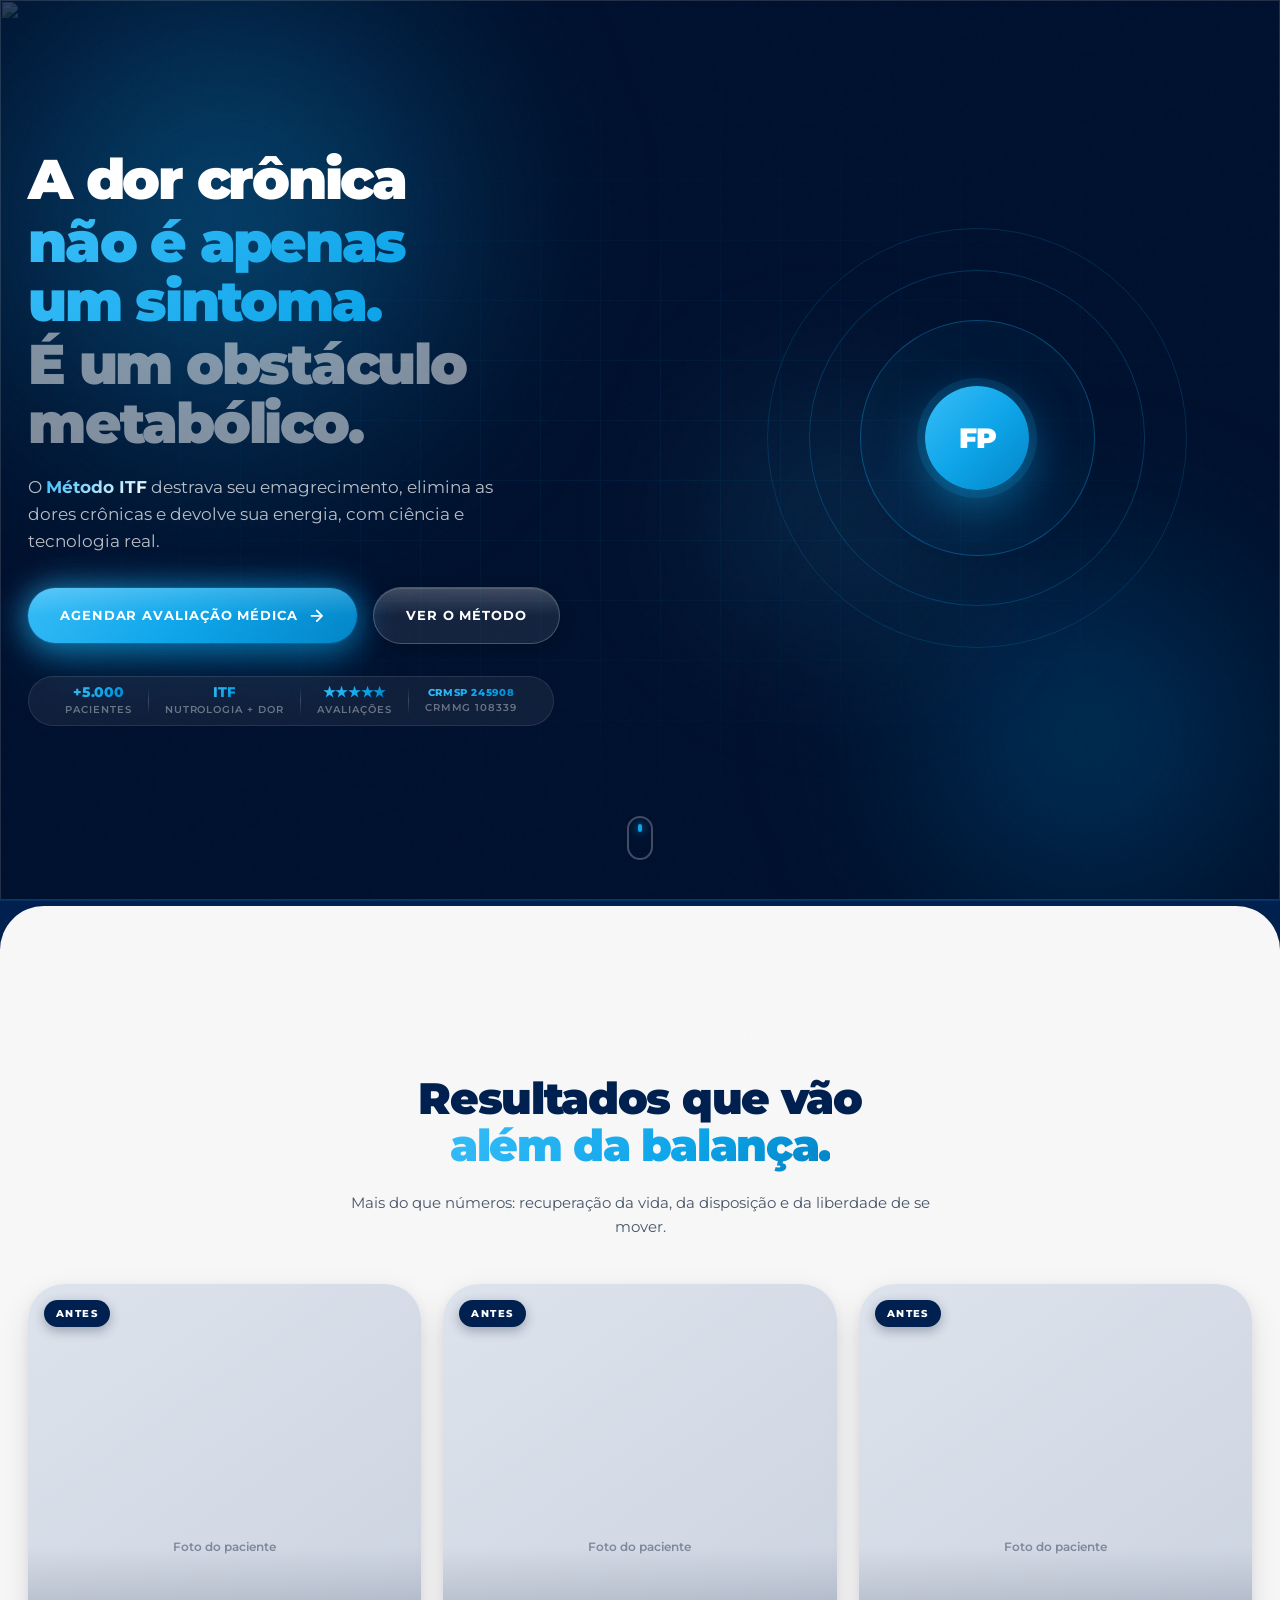
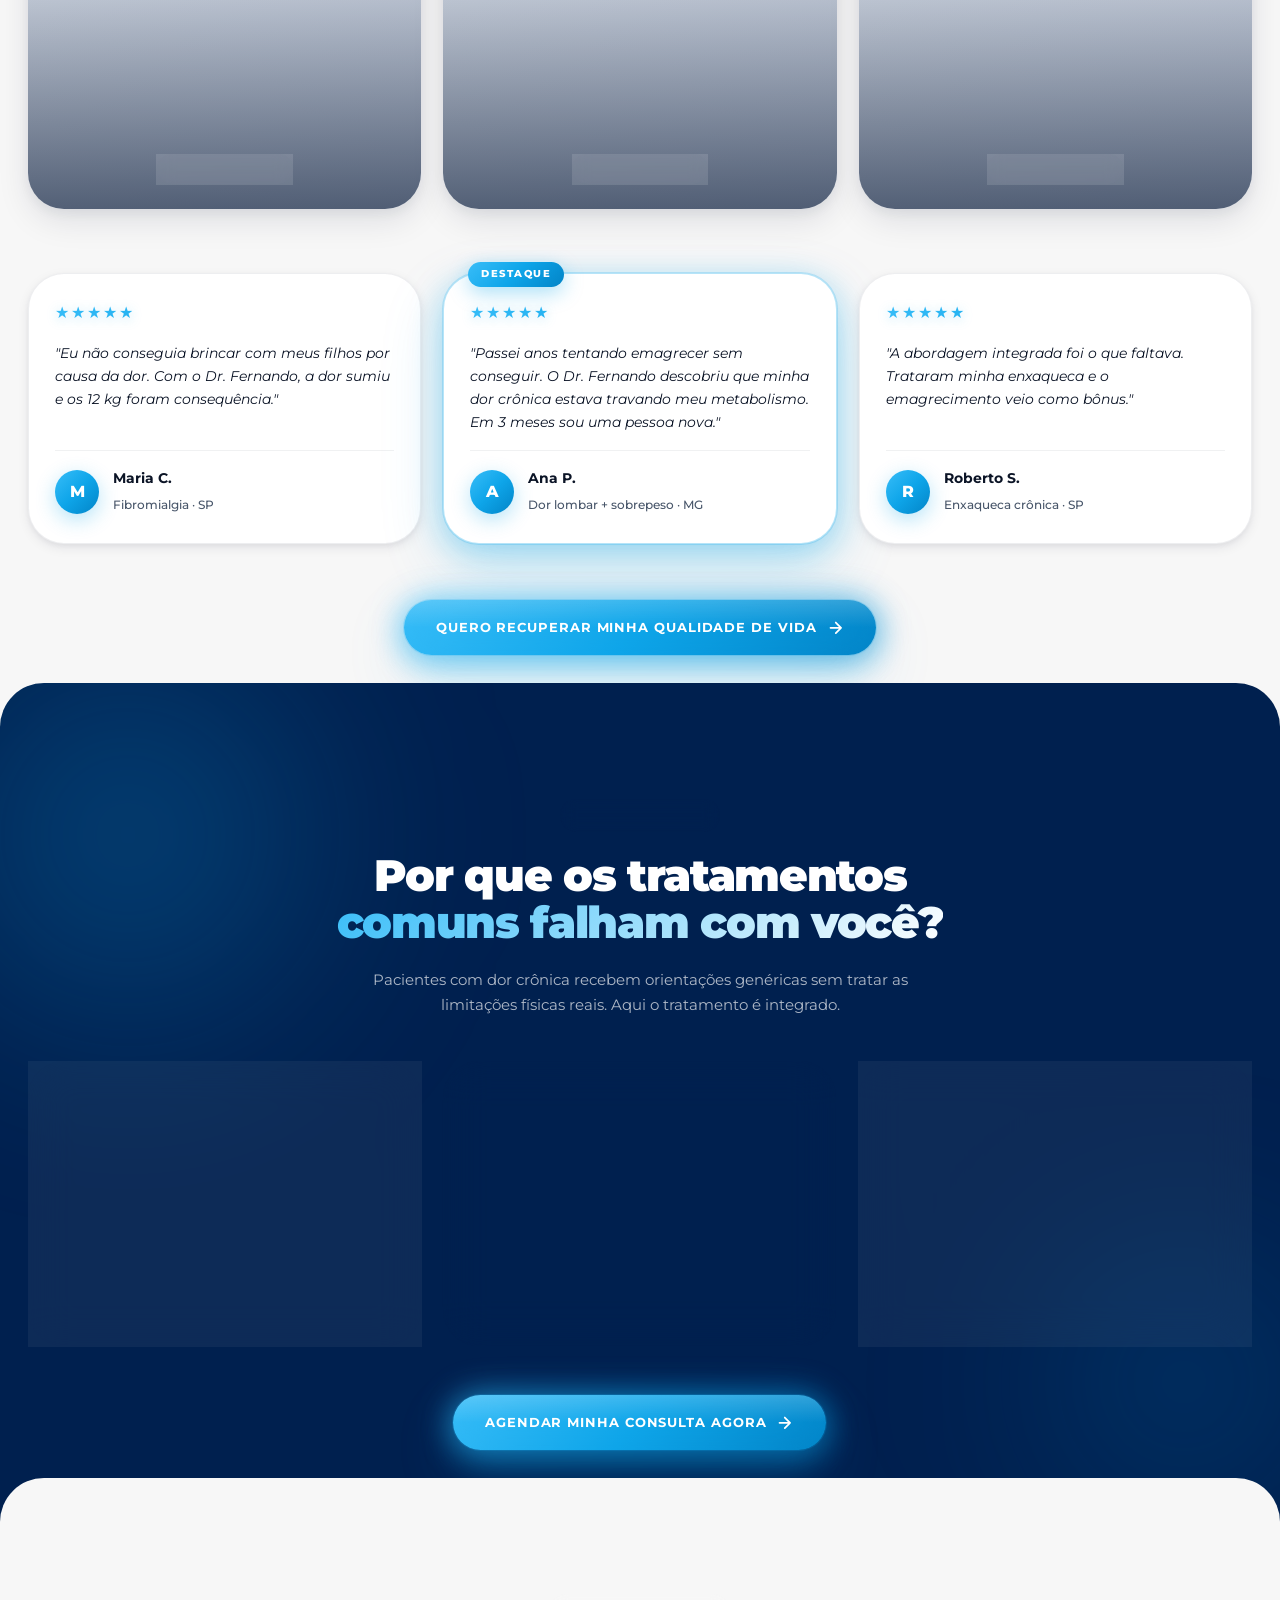
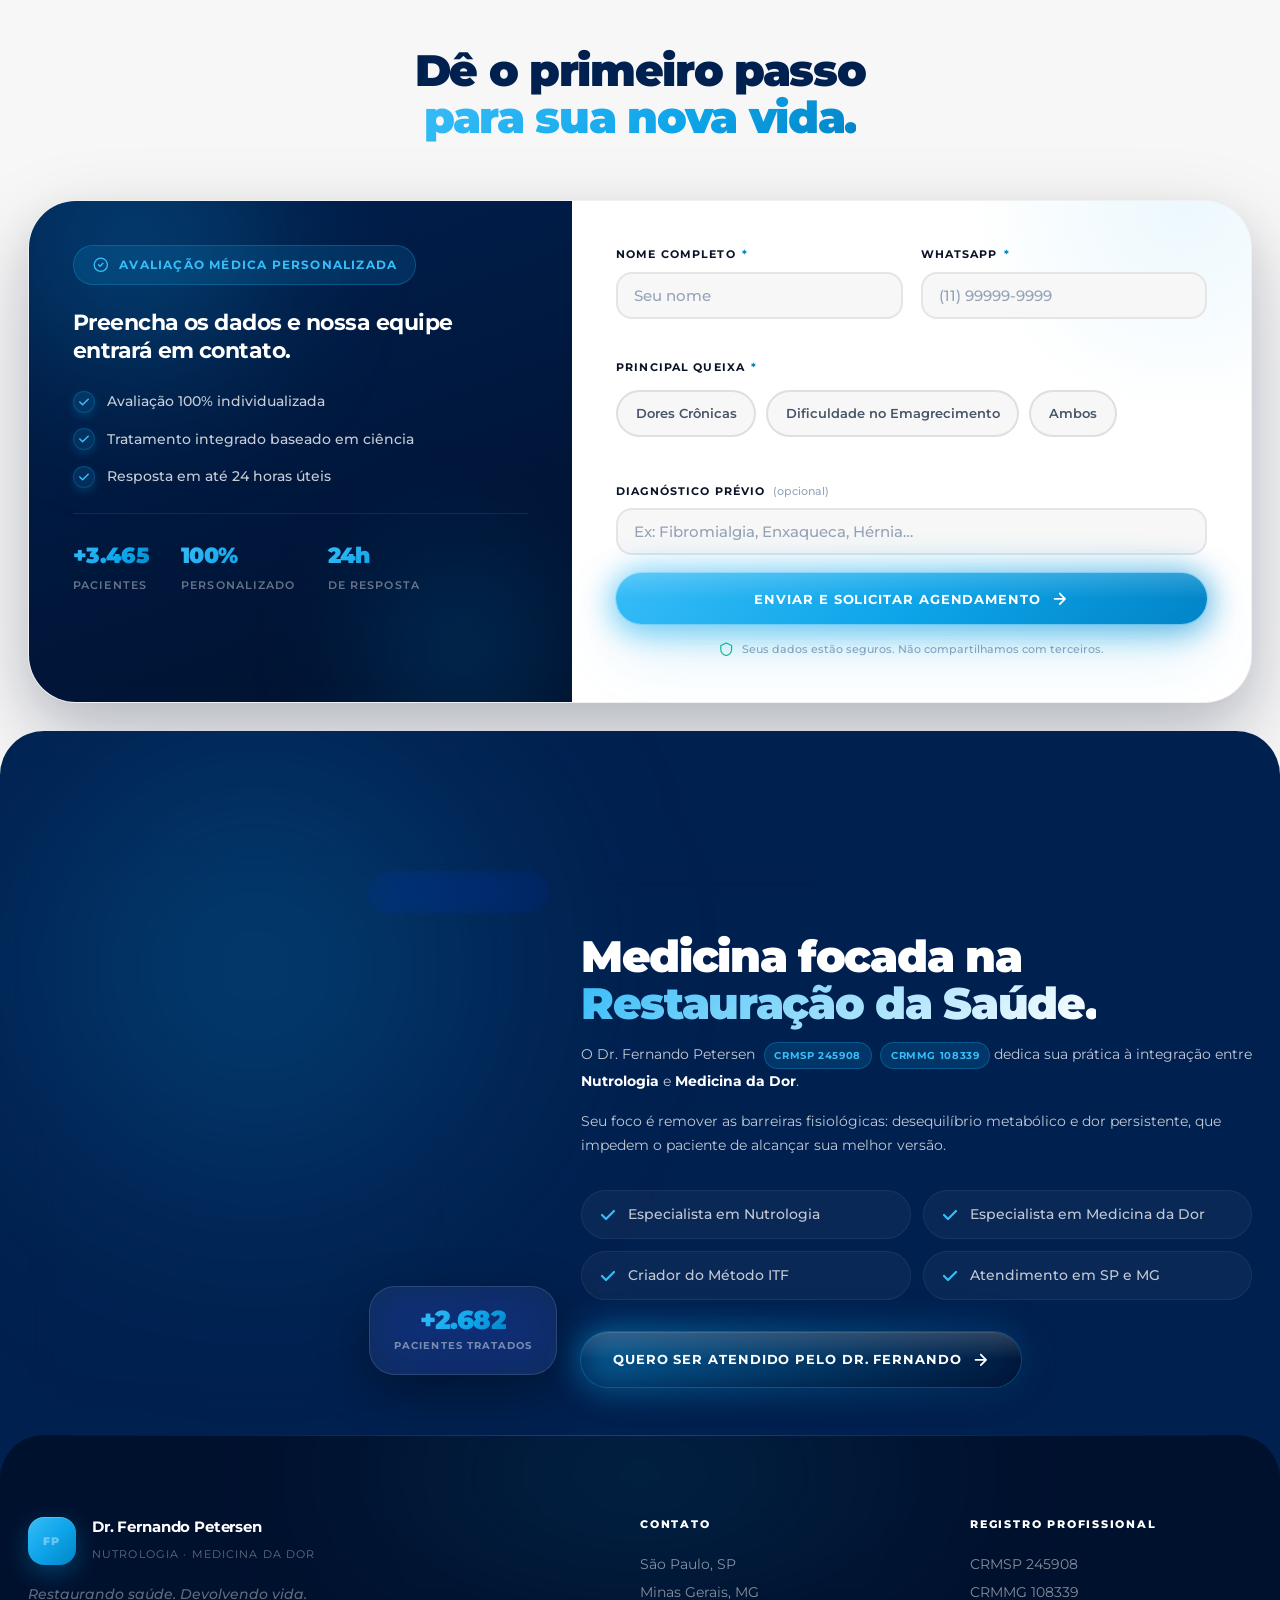
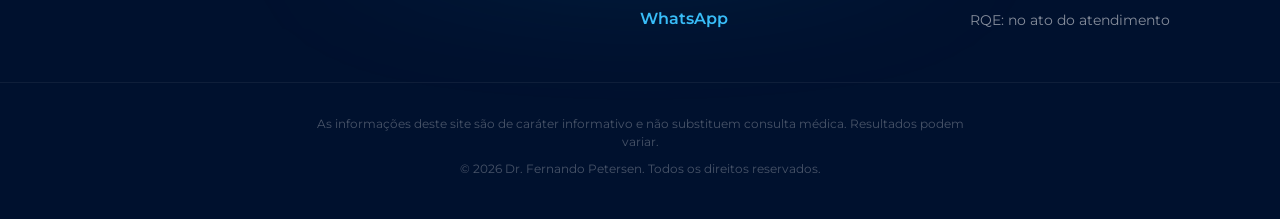
==== commit c6a5bb73: "Add files via upload" ====
--- a/index.html
+++ b/index.html
@@ -10,17 +10,22 @@
 
   <link rel="preconnect" href="https://fonts.googleapis.com" />
   <link rel="preconnect" href="https://fonts.gstatic.com" crossorigin />
-  <link href="https://fonts.googleapis.com/css2?family=Montserrat:wght@300;400;500;600;700;800;900&display=swap" rel="stylesheet" />
+  <link rel="dns-prefetch" href="https://connect.facebook.net" />
+  <link rel="preload" as="image" href="img/img.png" media="(min-width:768px)" fetchpriority="high" />
+  <link rel="preload" as="image" href="img/imgmb.png" media="(max-width:767px)" fetchpriority="high" />
+  <link href="https://fonts.googleapis.com/css2?family=Montserrat:wght@400;600;700;800;900&display=swap" rel="stylesheet" />
   <link rel="stylesheet" href="styles.css" />
 
   <script>
-    !function(f,b,e,v,n,t,s){if(f.fbq)return;n=f.fbq=function(){n.callMethod?
-    n.callMethod.apply(n,arguments):n.queue.push(arguments)};if(!f._fbq)f._fbq=n;
-    n.push=n;n.loaded=!0;n.version='2.0';n.queue=[];t=b.createElement(e);t.async=!0;
-    t.src=v;s=b.getElementsByTagName(e)[0];s.parentNode.insertBefore(t,s)}(window,
-    document,'script','https://connect.facebook.net/en_US/fbevents.js');
-    fbq('init','SEU_PIXEL_ID_AQUI');
-    fbq('track','PageView');
+    window.addEventListener('load',function(){
+      !function(f,b,e,v,n,t,s){if(f.fbq)return;n=f.fbq=function(){n.callMethod?
+      n.callMethod.apply(n,arguments):n.queue.push(arguments)};if(!f._fbq)f._fbq=n;
+      n.push=n;n.loaded=!0;n.version='2.0';n.queue=[];t=b.createElement(e);t.async=!0;
+      t.src=v;s=b.getElementsByTagName(e)[0];s.parentNode.insertBefore(t,s)}(window,
+      document,'script','https://connect.facebook.net/en_US/fbevents.js');
+      fbq('init','SEU_PIXEL_ID_AQUI');
+      fbq('track','PageView');
+    });
   </script>
   <noscript><img height="1" width="1" style="display:none" src="https://www.facebook.com/tr?id=SEU_PIXEL_ID_AQUI&ev=PageView&noscript=1" alt=""/></noscript>
 </head>
@@ -498,6 +503,6 @@
   </div>
 </footer>
 
-<script src="script.js"></script>
+<script src="script.js" defer></script>
 </body>
 </html>
--- a/styles.css
+++ b/styles.css
@@ -517,6 +517,14 @@
   background:rgba(255,255,255,.12);border:1px solid rgba(255,255,255,.22);
   backdrop-filter:blur(8px);padding:.35rem .875rem;border-radius:var(--r-pill);
 }
+/* Em dispositivos touch, troca texto para "Passa o dedo" */
+@media(hover:none){
+  .compare-tag{font-size:0;}
+  .compare-tag::before{
+    content:"Toque para ver";
+    font-size:.65rem;font-weight:700;letter-spacing:.14em;
+  }
+}
 .compare-caption{
   position:absolute;bottom:0;left:0;right:0;z-index:4;
   padding:1.25rem 1.25rem .875rem;
@@ -943,6 +951,28 @@
 
 /* ── RESPONSIVO — MOBILE ────────────────────────────────────── */
 @media(max-width:767px){
+  /* ── PERFORMANCE — desabilita efeitos caros no mobile ── */
+  body::after{display:none;} /* grain noise */
+  .hero-orb,.method-orb{
+    animation:none;filter:blur(40px);
+    will-change:auto;
+  }
+  .hero-grid-overlay{animation:none;}
+  .marquee-track{animation-duration:24s;}
+
+  /* Reduz backdrop-filter (caro em GPU) */
+  .glass-dark,.hero-chip,.hero-stats,.tcard,.pillar-card,
+  .form-info,.form-card,.btn-ghost,.cred-item,.about-float-tag{
+    backdrop-filter:none;-webkit-backdrop-filter:none;
+  }
+
+  /* content-visibility para seções fora da viewport */
+  .section-gallery,.section-method,.section-form,
+  .section-about,.site-footer{
+    content-visibility:auto;
+    contain-intrinsic-size:auto 800px;
+  }
+
   :root{
     --sec-y:2.5rem;
     --stack-r:1.5rem;
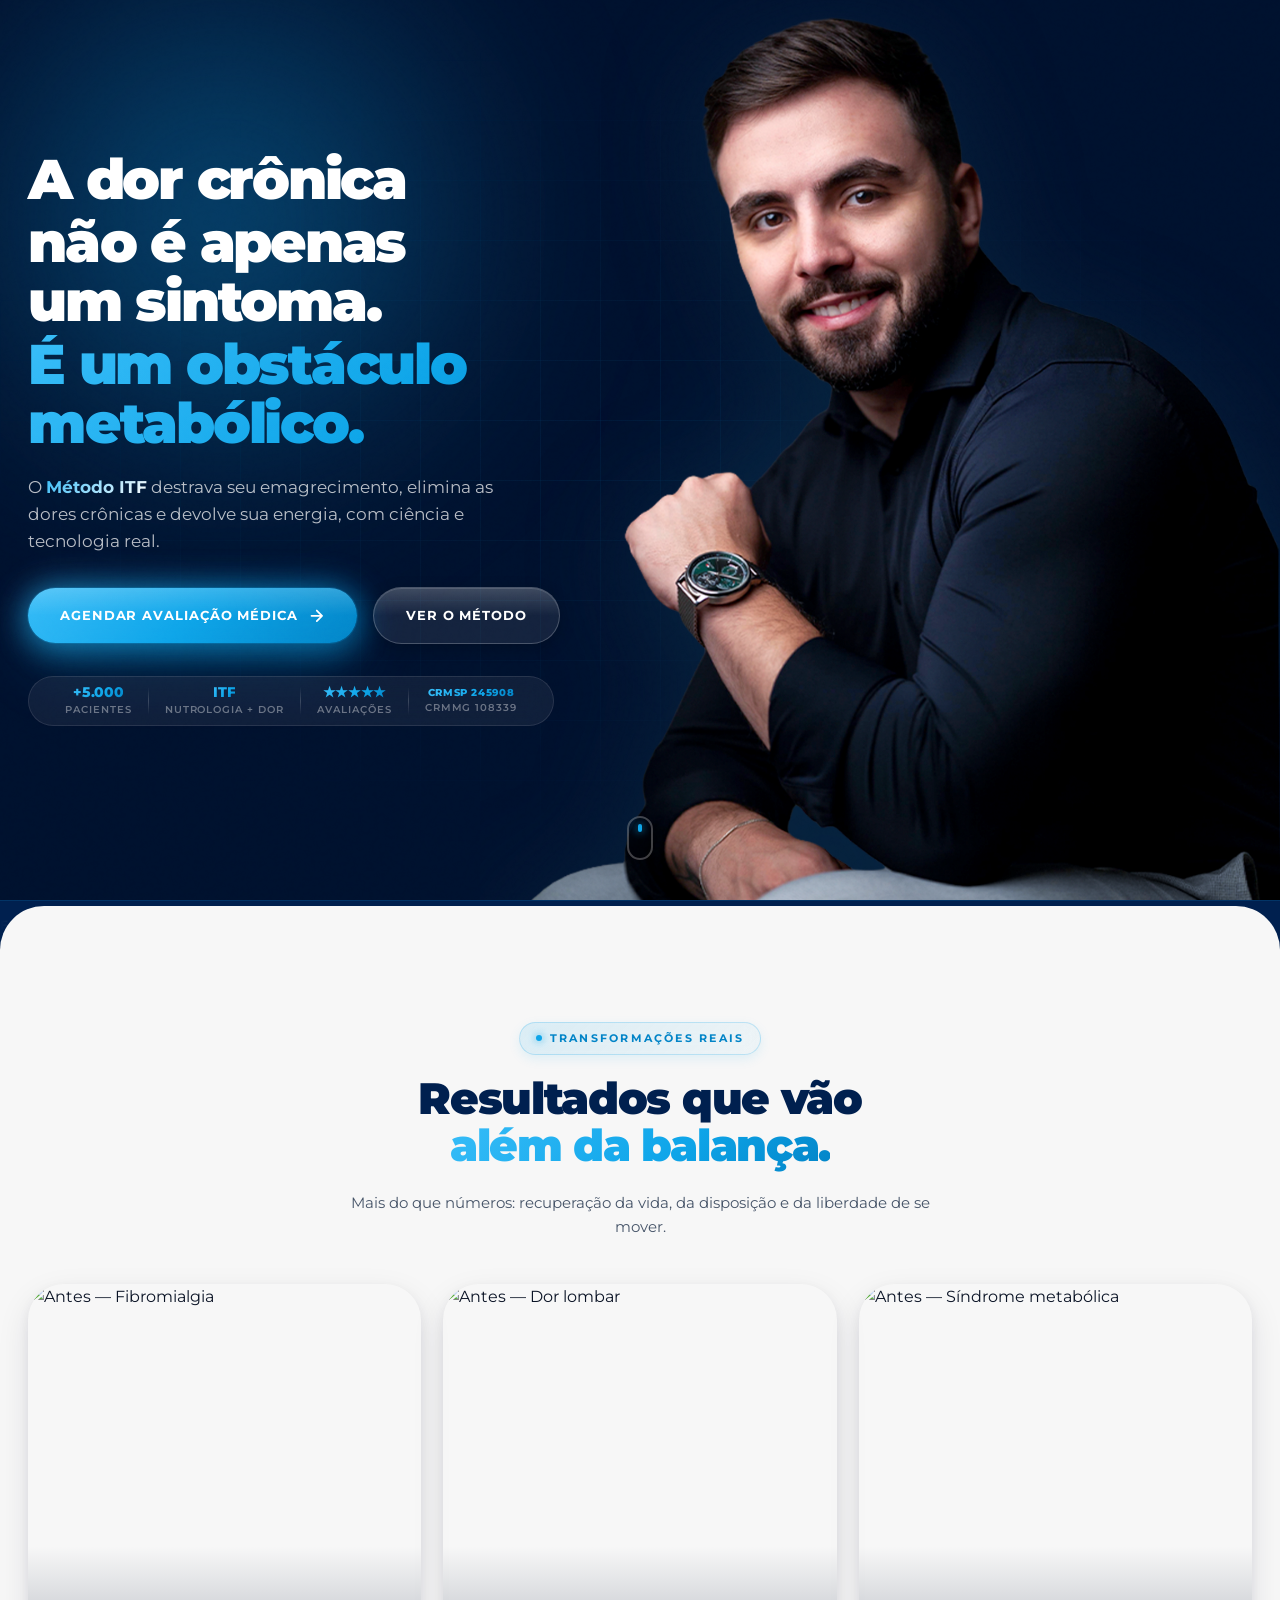
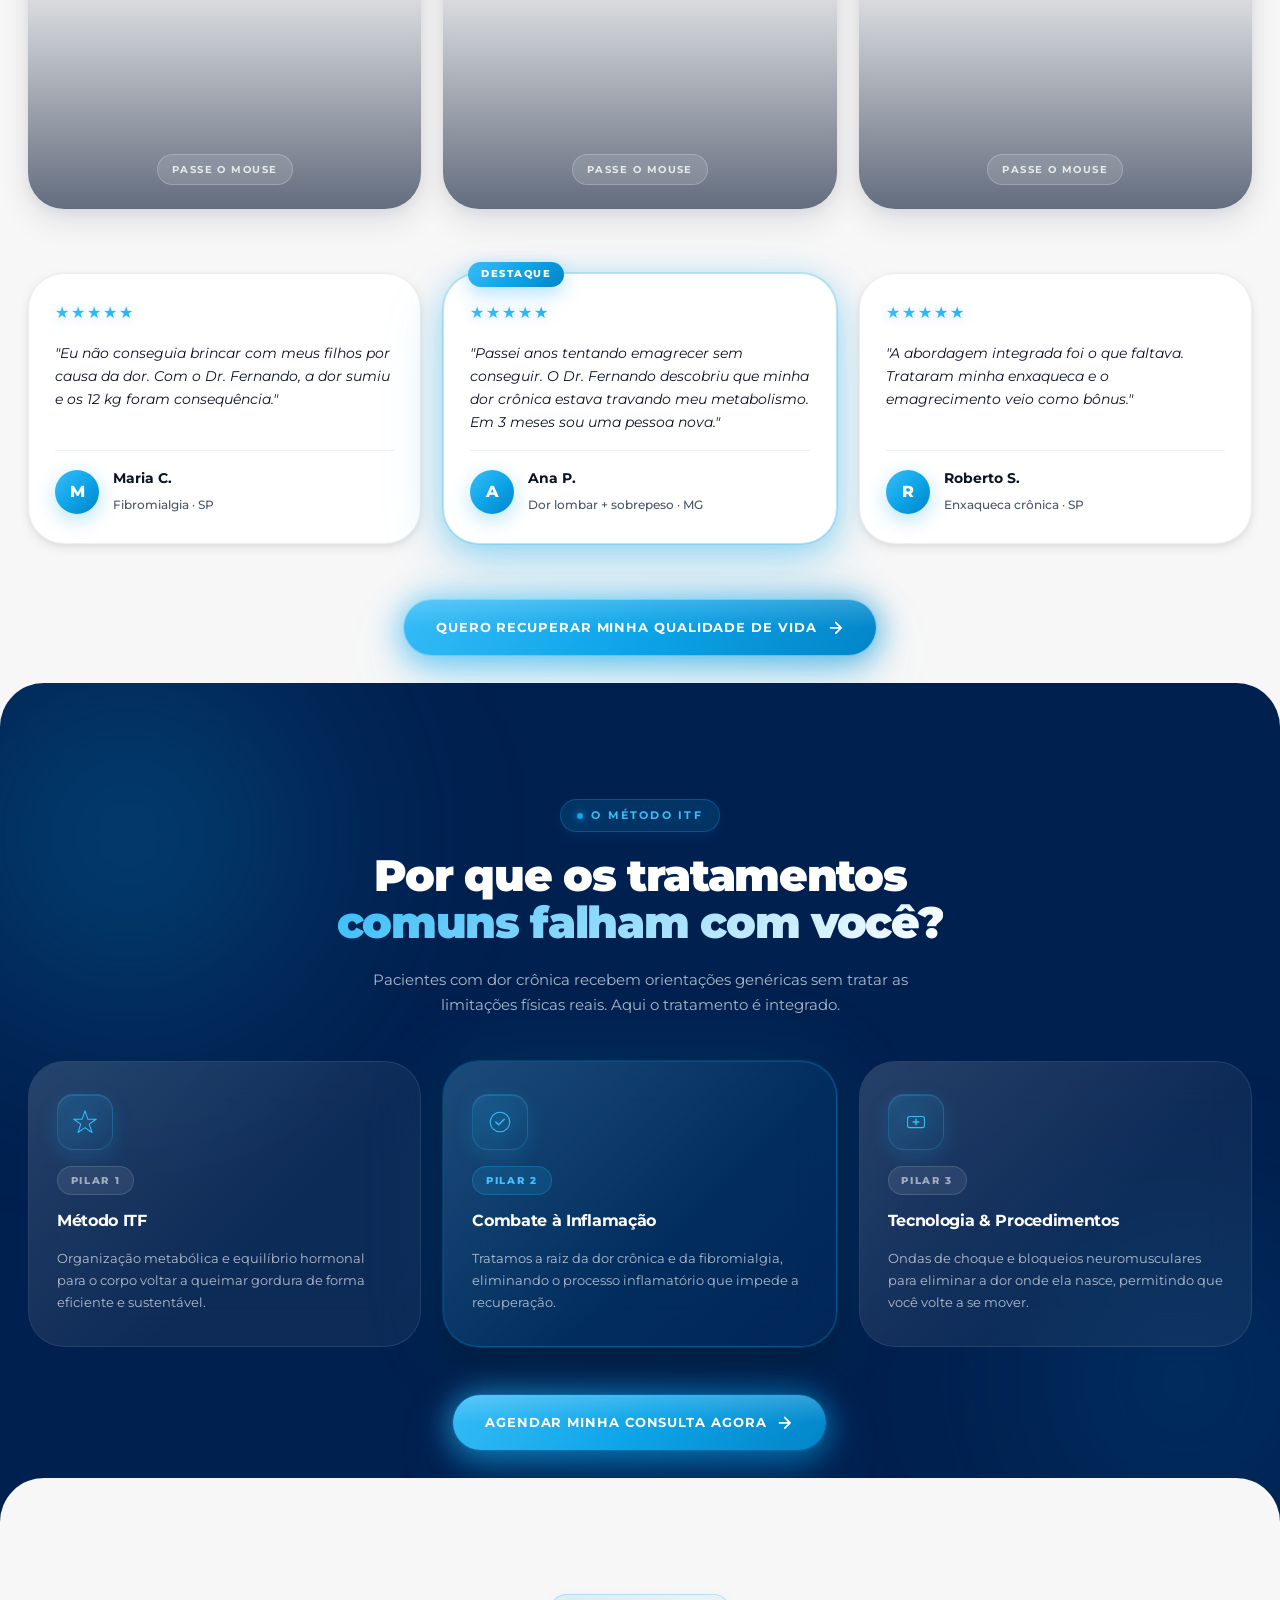
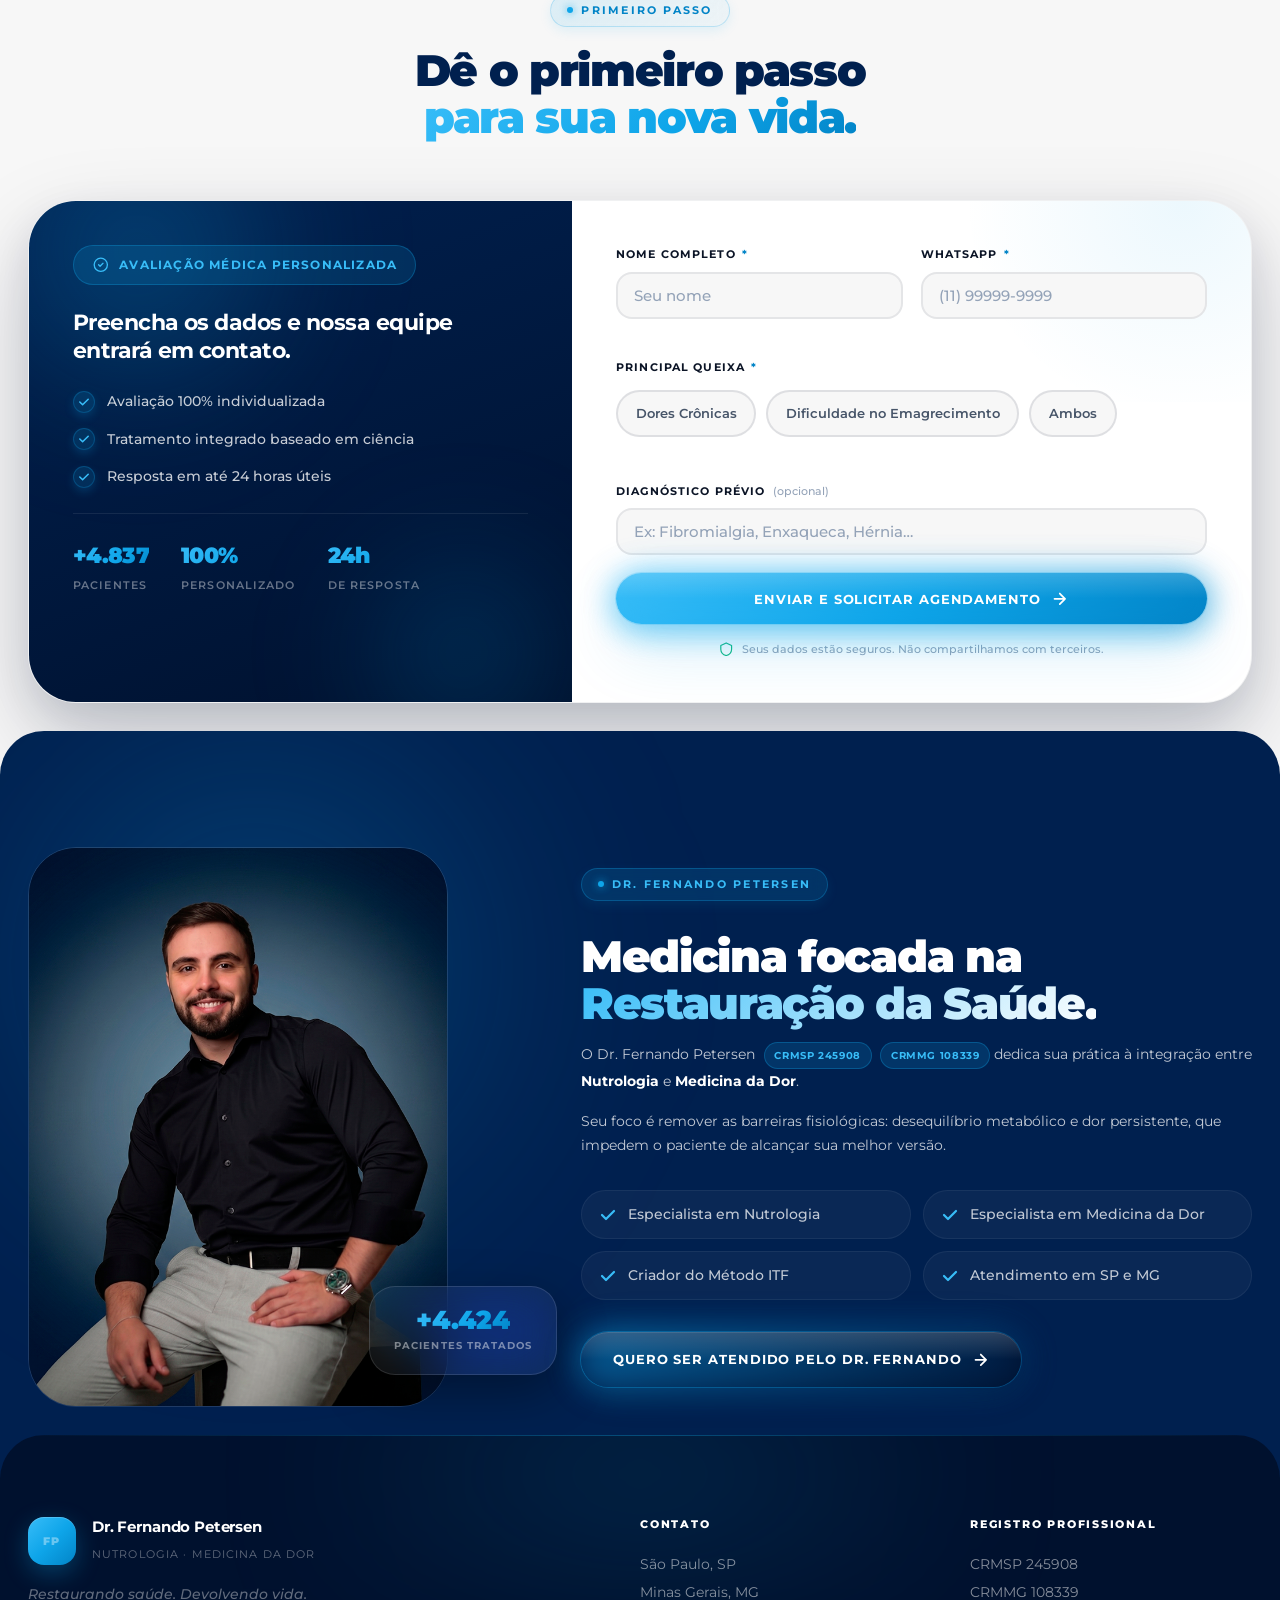
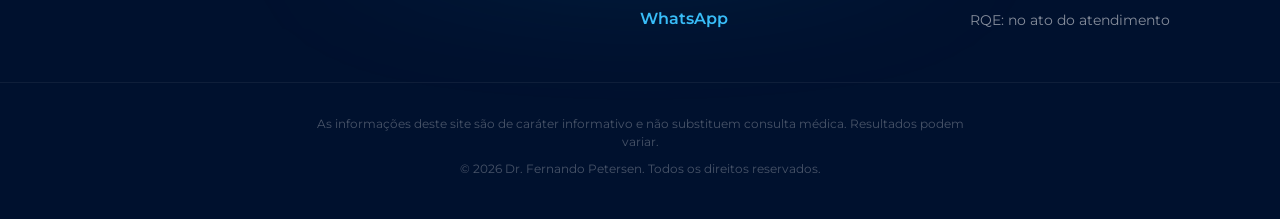
==== commit 81f22206: "Add files via upload" ====
--- a/index.html
+++ b/index.html
@@ -11,8 +11,8 @@
   <link rel="preconnect" href="https://fonts.googleapis.com" />
   <link rel="preconnect" href="https://fonts.gstatic.com" crossorigin />
   <link rel="dns-prefetch" href="https://connect.facebook.net" />
-  <link rel="preload" as="image" href="img/img.png" media="(min-width:768px)" fetchpriority="high" />
-  <link rel="preload" as="image" href="img/imgmb.png" media="(max-width:767px)" fetchpriority="high" />
+  <link rel="preload" as="image" href="img/img.png" fetchpriority="high" media="(min-width:768px)" />
+  <link rel="preload" as="image" href="img/imgmb.png" fetchpriority="high" media="(max-width:767px)" />
   <link href="https://fonts.googleapis.com/css2?family=Montserrat:wght@400;600;700;800;900&display=swap" rel="stylesheet" />
   <link rel="stylesheet" href="styles.css" />
 
@@ -40,10 +40,7 @@
   <div class="hero-orb hero-orb-3" aria-hidden="true"></div>
   <div class="hero-grid-overlay" aria-hidden="true"></div>
 
-  <picture class="hero-bg-img" aria-hidden="true">
-    <source media="(max-width:767px)" srcset="img/imgmb.png"/>
-    <img src="img/img.png" alt="" loading="eager" fetchpriority="high"/>
-  </picture>
+  <div class="hero-bg-img" aria-hidden="true"></div>
 
   <div class="container hero-layout">
 
@@ -51,8 +48,8 @@
     <div class="hero-copy">
       <h1 class="hero-h1">
         <span class="hl-0">A dor crônica</span>
-        <span class="hl-1">não é apenas<br>um sintoma.</span>
-        <span class="hl-2">É um obstáculo<br>metabólico.</span>
+        <span class="hl-1">não é apenas <br>um sintoma.</span>
+        <span class="hl-2">É um obstáculo <br>metabólico.</span>
       </h1>
 
       <p class="hero-sub">
@@ -151,16 +148,10 @@
 
       <article class="compare-card" tabindex="0" aria-label="Antes e depois: fibromialgia">
         <div class="compare-before">
-          <div class="img-placeholder">
-            <span class="img-ph-label">Antes</span>
-            <p>Foto do paciente</p>
-          </div>
+          <img src="img/antes1.png" alt="Antes — Fibromialgia" loading="lazy"/>
         </div>
         <div class="compare-after">
-          <div class="img-placeholder img-ph-after">
-            <span class="img-ph-label">Depois</span>
-            <p>Foto do paciente</p>
-          </div>
+          <img src="img/depois1.png" alt="Depois — Fibromialgia" loading="lazy"/>
         </div>
         <div class="compare-overlay"><span class="compare-tag">Passe o mouse</span></div>
         <footer class="compare-caption">Fibromialgia · 16 semanas</footer>
@@ -168,16 +159,10 @@
 
       <article class="compare-card" tabindex="0" aria-label="Antes e depois: dor lombar">
         <div class="compare-before">
-          <div class="img-placeholder">
-            <span class="img-ph-label">Antes</span>
-            <p>Foto do paciente</p>
-          </div>
+          <img src="img/antes2.png" alt="Antes — Dor lombar" loading="lazy"/>
         </div>
         <div class="compare-after">
-          <div class="img-placeholder img-ph-after">
-            <span class="img-ph-label">Depois</span>
-            <p>Foto do paciente</p>
-          </div>
+          <img src="img/depois2.png" alt="Depois — Dor lombar" loading="lazy"/>
         </div>
         <div class="compare-overlay"><span class="compare-tag">Passe o mouse</span></div>
         <footer class="compare-caption">Dor lombar + obesidade · 12 semanas</footer>
@@ -185,16 +170,10 @@
 
       <article class="compare-card" tabindex="0" aria-label="Antes e depois: síndrome metabólica">
         <div class="compare-before">
-          <div class="img-placeholder">
-            <span class="img-ph-label">Antes</span>
-            <p>Foto do paciente</p>
-          </div>
+          <img src="img/antes3.png" alt="Antes — Síndrome metabólica" loading="lazy"/>
         </div>
         <div class="compare-after">
-          <div class="img-placeholder img-ph-after">
-            <span class="img-ph-label">Depois</span>
-            <p>Foto do paciente</p>
-          </div>
+          <img src="img/depois3.png" alt="Depois — Síndrome metabólica" loading="lazy"/>
         </div>
         <div class="compare-overlay"><span class="compare-tag">Passe o mouse</span></div>
         <footer class="compare-caption">Síndrome metabólica · 20 semanas</footer>
@@ -423,17 +402,10 @@
 
     <div class="about-photo-col reveal-block">
       <div class="about-photo-wrap">
-        <div class="about-photo-placeholder" role="img" aria-label="Foto do Dr. Fernando Petersen">
-          <div class="about-initials">FP</div>
-          <p>Foto do Dr. Fernando Petersen</p>
-        </div>
+        <img class="about-photo-img" src="img/dr.png" alt="Dr. Fernando Petersen" loading="lazy"/>
         <div class="about-float-badge glass-dark">
           <span data-count="5000" data-prefix="+">+0</span>
           <small>pacientes tratados</small>
-        </div>
-        <div class="about-float-tag glass-dark">
-          <svg viewBox="0 0 16 16" fill="none" aria-hidden="true"><path d="M8 1l1.9 3.8 4.2.6-3 2.9.7 4.2L8 10.5 4.2 12.5l.7-4.2-3-2.9 4.2-.6z" fill="currentColor"/></svg>
-          Especialista em Dor
         </div>
       </div>
     </div>
--- a/styles.css
+++ b/styles.css
@@ -262,7 +262,7 @@
   display:flex;align-items:center;
   padding:5.5rem 0 7rem;
   background:var(--c-navy-deep);
-  overflow:hidden;
+  overflow:clip;
 }
 .hero-orb{
   position:absolute;border-radius:50%;pointer-events:none;
@@ -282,8 +282,17 @@
   -webkit-mask-image:radial-gradient(ellipse 65% 55% at 50% 50%,#000 0%,transparent 85%);
   animation:gridDrift 40s linear infinite;
 }
-.hero-bg-img{position:absolute;inset:0;z-index:2;}
-.hero-bg-img img{width:100%;height:100%;object-fit:cover;object-position:center top;opacity:.18;mix-blend-mode:luminosity;}
+.hero-bg-img{
+  position:absolute;
+  inset:0;
+  z-index:2;
+  pointer-events:none;
+  background-image:url('img/img.png');
+  background-repeat:no-repeat;
+  background-position:right bottom;
+  background-size:auto 100%;
+}
+
 
 .hero-layout{
   position:relative;z-index:3;
@@ -324,12 +333,12 @@
   animation:fadeUp .9s var(--ease-expo) forwards;
 }
 .hero-h1 .hl-0{color:#fff;                    animation-delay:.20s;}
-.hero-h1 .hl-1{
-  animation-delay:.38s;
+.hero-h1 .hl-1{color:#fff;                    animation-delay:.38s;}
+.hero-h1 .hl-2{
+  animation-delay:.56s;
   background:var(--g-text);
   -webkit-background-clip:text;background-clip:text;color:transparent;
 }
-.hero-h1 .hl-2{color:rgba(255,255,255,.50);   animation-delay:.56s;}
 
 .hero-sub{
   font-size:clamp(.9rem,1.6vw,1.05rem);
@@ -385,7 +394,7 @@
 }
 
 /* Decorativo hero direita — anéis concêntricos */
-.hero-visual{
+.hero-visual{display:none!important;
   position:relative;
   width:100%;max-width:420px;
   aspect-ratio:1;
@@ -434,7 +443,7 @@
   background:var(--c-navy);
   border-top:1px solid rgba(14,165,233,.15);
   border-bottom:1px solid rgba(14,165,233,.15);
-  padding:.875rem 0;overflow:hidden;
+  padding:.875rem 0;overflow:clip;
 }
 .marquee-strip::before,.marquee-strip::after{
   content:'';position:absolute;top:0;width:6rem;height:100%;z-index:2;pointer-events:none;
@@ -457,7 +466,7 @@
   gap:1.375rem;margin-bottom:4rem;
 }
 .compare-card{
-  position:relative;border-radius:var(--r-xl);overflow:hidden;
+  position:relative;border-radius:var(--r-xl);overflow:clip;
   aspect-ratio:3/4;cursor:pointer;box-shadow:var(--sh-lg);
   transition:transform .6s var(--ease-expo),box-shadow .6s var(--ease-expo);
 }
@@ -466,6 +475,7 @@
   box-shadow:var(--sh-2xl),0 0 48px rgba(14,165,233,.20);outline:none;
 }
 .compare-before,.compare-after{position:absolute;inset:0;}
+.compare-before img,.compare-after img{width:100%;height:100%;object-fit:cover;object-position:center top;display:block;}
 .compare-after{
   clip-path:inset(0 100% 0 0 round var(--r-xl));
   transition:clip-path .8s var(--ease-expo);z-index:2;
@@ -588,7 +598,7 @@
 .tcard-author span{font-size:.75rem;color:var(--c-ink-soft);font-weight:500;}
 
 /* ── MÉTODO — 3 colunas iguais ──────────────────────────────── */
-.section-method{overflow:hidden;}
+.section-method{overflow:clip;}
 .method-orb{
   position:absolute;border-radius:50%;pointer-events:none;filter:blur(90px);
   animation:orbFloat 22s ease-in-out infinite alternate;
@@ -610,7 +620,7 @@
   border-radius:var(--r-xl);
   padding:2rem 1.75rem;
   backdrop-filter:blur(20px);
-  position:relative;overflow:hidden;
+  position:relative;overflow:clip;
   display:flex;flex-direction:column;gap:1rem;
   transition:transform .6s var(--ease-expo),box-shadow .6s var(--ease-expo),border-color .4s;
 }
@@ -671,13 +681,13 @@
 .form-card{
   display:grid;grid-template-columns:1fr 1.25fr;
   background:var(--c-white);border-radius:var(--r-2xl);
-  box-shadow:var(--sh-2xl);overflow:hidden;
+  box-shadow:var(--sh-2xl);overflow:clip;
   border:1px solid rgba(0,17,46,.06);
 }
 .form-info{
   background:linear-gradient(160deg,var(--c-navy) 0%,var(--c-navy-deep) 100%);
   padding:2.75rem;display:flex;flex-direction:column;gap:1.5rem;
-  position:relative;overflow:hidden;
+  position:relative;overflow:clip;
 }
 .form-info::before{
   content:'';position:absolute;top:-30%;left:-20%;
@@ -727,7 +737,7 @@
 
 .form-fields{
   padding:2.75rem;display:flex;flex-direction:column;
-  position:relative;overflow:hidden;
+  position:relative;overflow:clip;
 }
 .form-fields::before{
   content:'';position:absolute;top:-40%;right:-30%;
@@ -799,7 +809,7 @@
 .form-success p{font-size:.9375rem;color:var(--c-ink-soft);line-height:1.6;}
 
 /* ── SOBRE ──────────────────────────────────────────────────── */
-.section-about{overflow:hidden;}
+.section-about{overflow:clip;}
 .about-orb{
   position:absolute;width:60vw;height:60vw;top:-20%;left:-10%;
   background:radial-gradient(circle,rgba(14,165,233,.28) 0%,transparent 60%);
@@ -810,12 +820,21 @@
   gap:3.5rem;align-items:center;position:relative;z-index:1;
 }
 .about-photo-wrap{position:relative;}
+.about-photo-img{
+  width:100%;max-width:420px;
+  aspect-ratio:3/4;
+  object-fit:cover;object-position:center top;
+  border-radius:var(--r-2xl);
+  display:block;
+  border:1px solid var(--glass-d-border);
+}
+
 .about-photo-placeholder{
   aspect-ratio:3/4;max-width:420px;
   background:linear-gradient(135deg,rgba(14,165,233,.08),rgba(255,255,255,.02));
   border:1px solid var(--glass-d-border);border-radius:var(--r-2xl);
   display:flex;flex-direction:column;align-items:center;justify-content:center;gap:1.25rem;
-  backdrop-filter:blur(12px);position:relative;overflow:hidden;
+  backdrop-filter:blur(12px);position:relative;overflow:clip;
 }
 .about-photo-placeholder::after{
   content:'';position:absolute;inset:0;
@@ -871,7 +890,7 @@
 .cred-item svg{width:1.25rem;height:1.25rem;flex-shrink:0;color:var(--c-sky-light);}
 
 /* ── FOOTER ─────────────────────────────────────────────────── */
-.site-footer{padding:5rem 0 2.5rem;color:rgba(255,255,255,.52);position:relative;overflow:hidden;}
+.site-footer{padding:5rem 0 2.5rem;color:rgba(255,255,255,.52);position:relative;overflow:clip;}
 .site-footer::before{
   content:'';position:absolute;top:0;left:0;right:0;height:1px;
   background:linear-gradient(to right,transparent,rgba(14,165,233,.35),transparent);
@@ -923,7 +942,7 @@
   :root{--sec-y:3.5rem;--stack-r:2rem;}
 
   .hero-layout{grid-template-columns:1fr;}
-  .hero-visual{display:none;}
+  .hero-visual{display:none!important;display:none;}
   .hero-stats{flex-wrap:wrap;border-radius:var(--r-lg);}
 
   .gallery-grid{grid-template-columns:repeat(2,1fr);}
@@ -991,7 +1010,13 @@
   .overline{font-size:.625rem;padding:.35rem .85rem;margin-bottom:1rem;}
 
   /* ── HERO ── */
-  .section-hero{padding:3.5rem 0 4.5rem;min-height:auto;}
+  .hero-bg-img{background-image:url('img/imgmb.png');}
+  .section-hero{
+    min-height:100svh;
+    align-items:flex-end;
+    padding-top:0;
+    padding-bottom:3rem;
+  }
   .hero-layout{gap:2rem;}
   .hero-copy{
     text-align:center;
@@ -999,10 +1024,14 @@
     width:100%;
   }
   .hero-h1{
-    font-size:clamp(1.75rem,7.5vw,2.25rem);
+    display:block;
+    font-size:clamp(1.3rem,5.8vw,1.75rem);
     text-align:center;
     margin-bottom:1rem;
   }
+  .hero-h1 .hl-0,
+  .hero-h1 .hl-1,
+  .hero-h1 .hl-2{display:inline;}
   .hero-sub{
     text-align:center;max-width:100%;
     font-size:.875rem;line-height:1.55;
@@ -1041,6 +1070,7 @@
   .compare-card{aspect-ratio:4/5;}
 
   /* ── DEPOIMENTOS ── */
+  .tcard-featured::before{left:50%;transform:translateX(-50%);}
   .testimonials-row{grid-template-columns:1fr;gap:1rem;}
   .tcard{
     padding:1.5rem 1.25rem;
@@ -1057,6 +1087,7 @@
     padding:1.75rem 1.25rem;
     border-radius:var(--r-xl);
   }
+  .pillar-tag{align-self:center;}
   .pillar-card h3{font-size:1rem;}
   .pillar-card p{font-size:.8rem;}
   .method-cta{text-align:center;margin-top:2rem;}
@@ -1074,9 +1105,12 @@
   .form-fields{padding:1.75rem 1.25rem;}
   .form-benefits{text-align:left;}
   .form-benefits li{font-size:.8rem;}
-  .chip-group{justify-content:center;gap:.5rem;}
+  .chip-group{flex-direction:column;gap:.5rem;}
+  .chip-label{width:100%;justify-content:center;}
+  .form-privacy{align-items:flex-start;text-align:left;align-self:center;max-width:260px;}
   .form-input,.form-textarea{font-size:.875rem;padding:.875rem 1rem;}
-  .form-label{font-size:.7rem;}
+  .form-label{font-size:.7rem;text-align:center;}
+  .form-group-full .form-label{text-align:center;}
 
   /* ── ABOUT ── */
   .about-layout{text-align:center;gap:2rem;}
@@ -1095,6 +1129,20 @@
     font-size:.75rem;padding:.75rem .5rem;
   }
   .about-photo-wrap{max-width:280px;margin-inline:auto;}
+  .about-float-badge{
+    right:auto;
+    left:50%;
+    transform:translateX(-50%);
+    bottom:1.25rem;
+    min-width:0;
+    width:max-content;
+    padding:1rem 1.75rem;
+    align-items:center;
+    background:rgba(0,17,46,.72);
+    border-color:rgba(255,255,255,.18);
+  }
+  .about-float-badge span{font-size:2rem;}
+  .about-float-badge small{font-size:.7rem;letter-spacing:.12em;}
 
   /* ── FOOTER ── */
   .footer-layout{grid-template-columns:1fr;gap:2rem;text-align:center;}
@@ -1115,6 +1163,7 @@
     white-space:normal;
     text-align:center;
     line-height:1.3;
+    justify-content:center;
   }
   .btn svg{width:.95rem;height:.95rem;}
 
@@ -1133,7 +1182,7 @@
   .btn{padding:.8rem 1.1rem;font-size:.68rem;}
   .form-info,.form-fields{padding:1.5rem 1rem;}
   .creds-grid{grid-template-columns:1fr;}
-  .hero-h1{font-size:1.65rem;}
+  .hero-h1{font-size:clamp(1.2rem,5.5vw,1.5rem);}
   .section-h2{font-size:1.4rem;}
 }
 
@@ -1146,7 +1195,7 @@
   }
   .reveal-block{opacity:1;transform:none;}
   .hero-h1 .hl-0,.hero-h1 .hl-1,.hero-h1 .hl-2,
-  .hero-chip,.hero-sub,.hero-actions,.hero-stats,.hero-visual{opacity:1;animation:none;}
+  .hero-chip,.hero-sub,.hero-actions,.hero-stats,.hero-visual{display:none!important;opacity:1;animation:none;}
 }
 
 :focus-visible{outline:3px solid var(--c-sky);outline-offset:3px;border-radius:var(--r-sm);}
